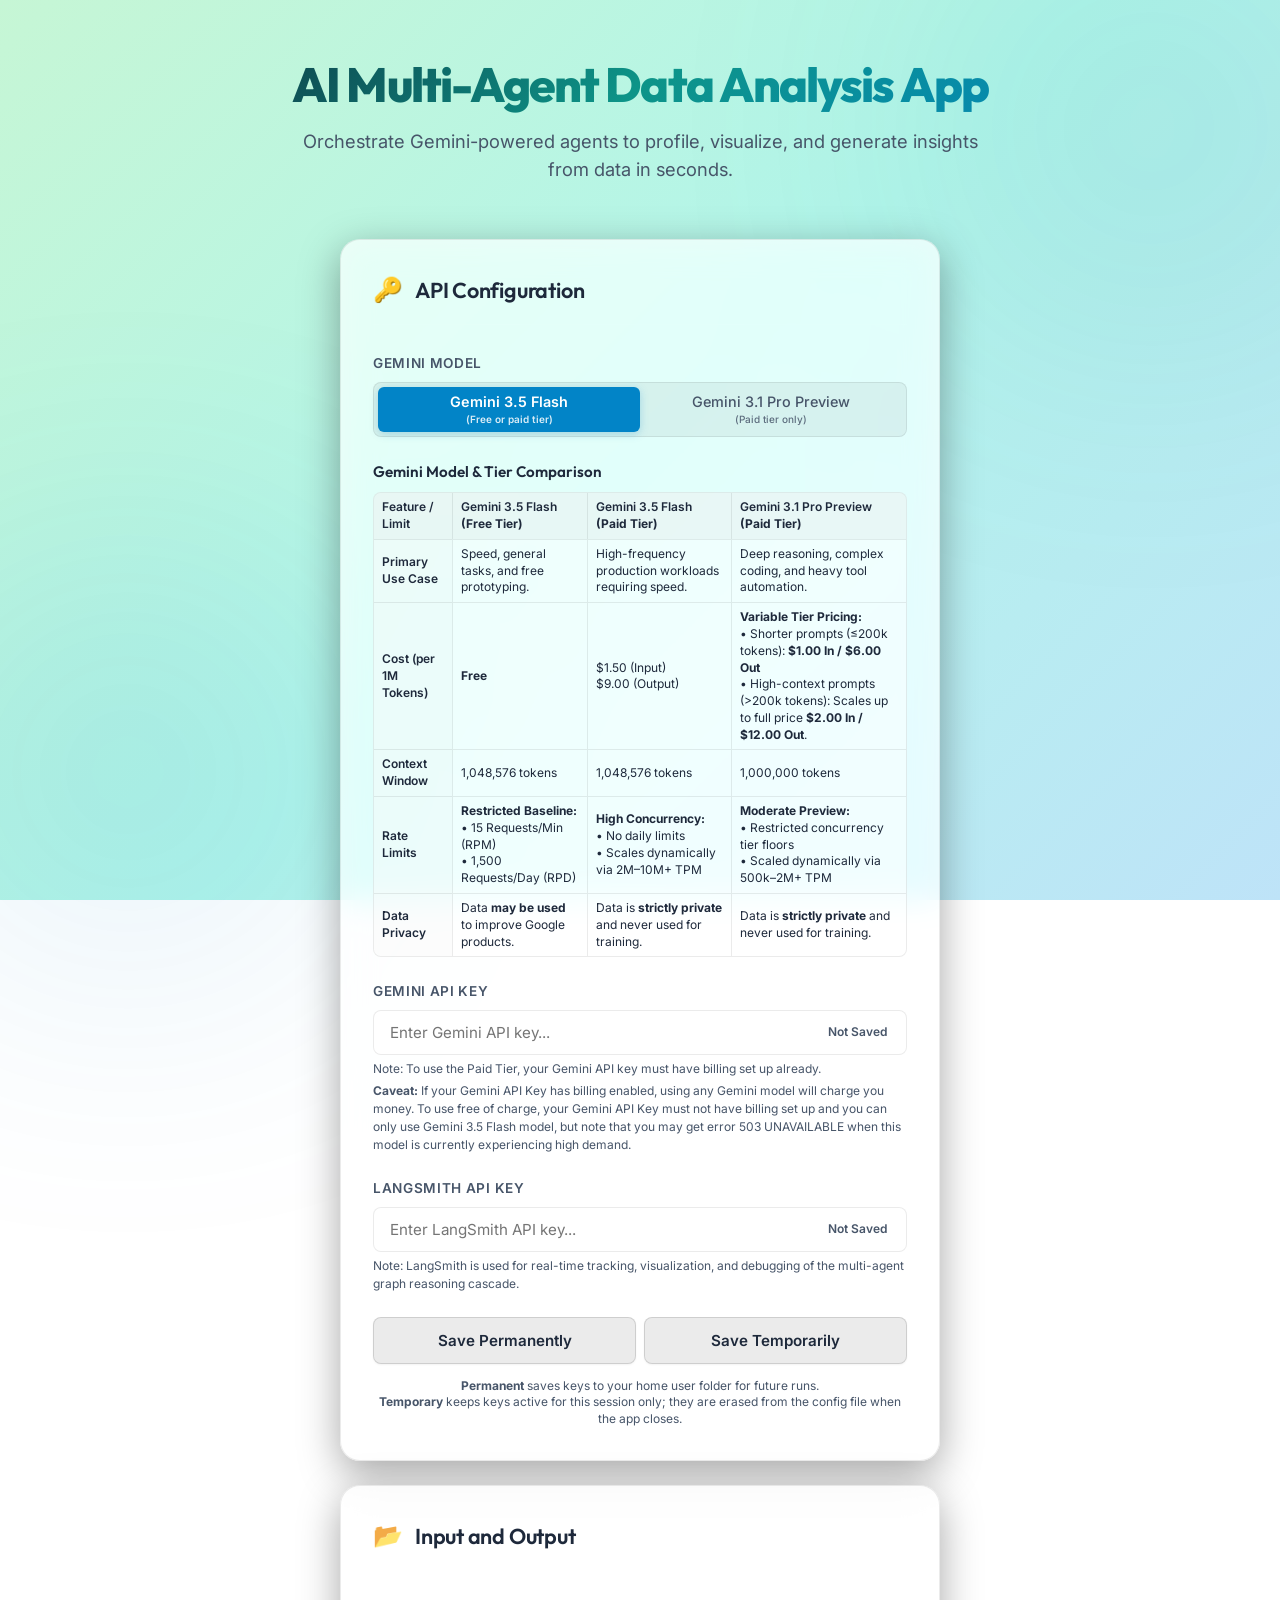
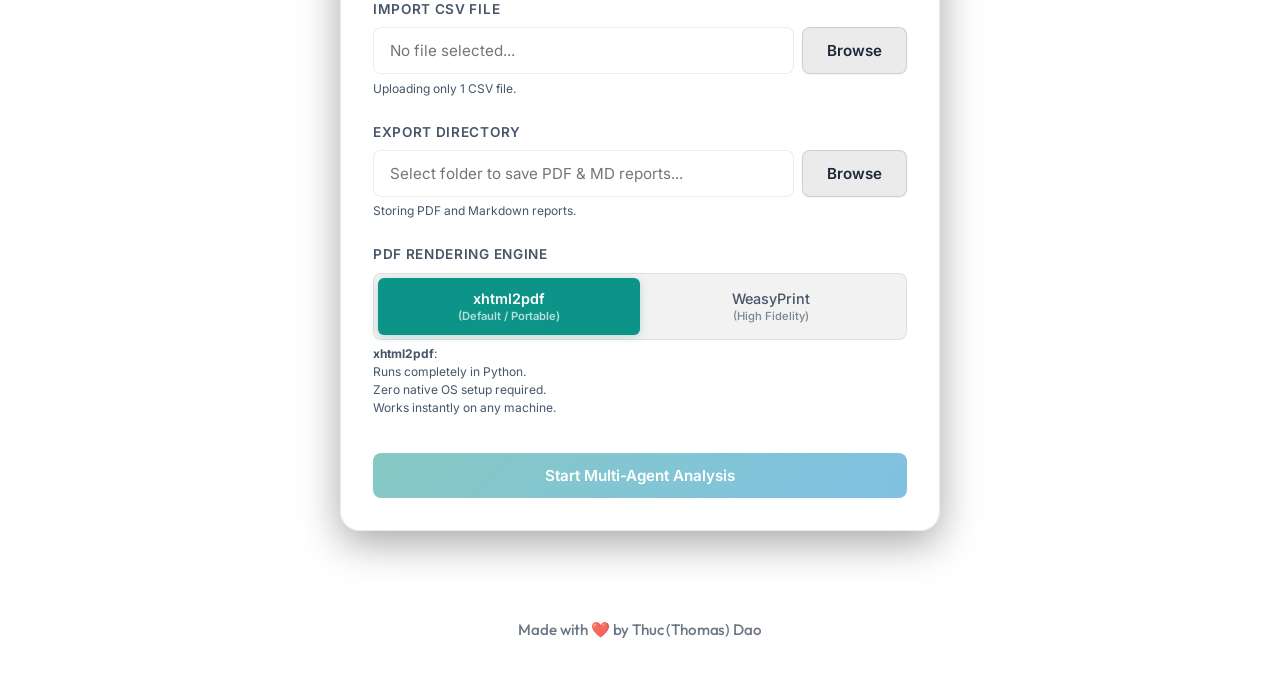
==== frontend/index.html @ 52f56b04 "refine Gemini configuration layout and dynamic comparison table visibility" ====
<!DOCTYPE html>
<html lang="en">

<head>
  <meta charset="UTF-8">
  <meta name="viewport" content="width=device-width, initial-scale=1.0">
  <title>AI Multi-Agent Data Analysis App</title>
  <!-- Google Fonts for Modern Premium Look -->
  <link rel="preconnect" href="https://fonts.googleapis.com">
  <link rel="preconnect" href="https://fonts.gstatic.com" crossorigin>
  <link
    href="https://fonts.googleapis.com/css2?family=Inter:wght@300;400;500;600;700&family=Outfit:wght@400;500;600;700;800&family=Fira+Code:wght@400;500&display=swap"
    rel="stylesheet">
  <!-- Link Stylesheet -->
  <link rel="stylesheet" href="/frontend/styles.css">
</head>

<body>

  <!-- Background Gradients -->
  <div class="bg-glow bg-glow-1"></div>
  <div class="bg-glow bg-glow-2"></div>

  <div class="container">
    <!-- Header -->
    <header class="app-header">
      <h1 class="gradient-text">AI Multi-Agent Data Analysis App</h1>
      <p class="subtitle">Orchestrate Gemini-powered agents to profile, visualize, and generate insights from data in
        seconds.</p>
    </header>

    <div id="app-layout" class="app-layout no-results">
      <!-- Left Column: Controls & Configuration -->
      <section class="control-panel">

        <!-- API Credentials Card -->
        <div class="glass-card">
          <div class="card-header">
            <span class="icon">🔑</span>
            <h2>API Configuration</h2>
          </div>

          <div class="form-group">
            <label>Gemini Model</label>
            <div class="segment-control" style="height: auto; align-items: stretch;">
              <button type="button" id="tier-free" class="segment-btn active" onclick="selectTier('free')" style="line-height: 1.3; padding: 6px 12px; height: auto;">
                Gemini 3.5 Flash<br><span style="font-size: 10px; opacity: 0.85;">(Free or paid tier)</span>
              </button>
              <button type="button" id="tier-paid" class="segment-btn" onclick="selectTier('paid')" style="line-height: 1.3; padding: 6px 12px; height: auto;">
                Gemini 3.1 Pro Preview<br><span style="font-size: 10px; opacity: 0.85;">(Paid tier only)</span>
              </button>
            </div>
          </div>

          <div id="gemini-comparison-table" class="form-group" style="margin-top: 1rem; margin-bottom: 1.5rem;">
            <h3 style="font-family: var(--font-header); font-size: 0.95rem; font-weight: 600; margin-bottom: 0.5rem; color: var(--text-main);">Gemini Model & Tier Comparison</h3>
            <div style="overflow-x: auto; width: 100%; border: 1px solid var(--border-color); border-radius: var(--radius-sm); background: rgba(255,255,255,0.45);">
              <table style="width: 100%; border-collapse: collapse; font-size: 0.75rem; line-height: 1.4; text-align: left;">
                <thead>
                  <tr style="background: rgba(0, 0, 0, 0.03); border-bottom: 1px solid var(--border-color);">
                    <th style="padding: 6px 8px; font-weight: 600; border-right: 1px solid var(--border-color);">Feature / Limit</th>
                    <th style="padding: 6px 8px; font-weight: 600; border-right: 1px solid var(--border-color);">Gemini 3.5 Flash <br><strong>(Free Tier)</strong></th>
                    <th style="padding: 6px 8px; font-weight: 600; border-right: 1px solid var(--border-color);">Gemini 3.5 Flash <br><strong>(Paid Tier)</strong></th>
                    <th style="padding: 6px 8px; font-weight: 600;">Gemini 3.1 Pro Preview <br><strong>(Paid Tier)</strong></th>
                  </tr>
                </thead>
                <tbody>
                  <tr style="border-bottom: 1px solid var(--border-color);">
                    <td style="padding: 6px 8px; font-weight: 600; border-right: 1px solid var(--border-color); background: rgba(0,0,0,0.01);">Primary Use Case</td>
                    <td style="padding: 6px 8px; border-right: 1px solid var(--border-color);">Speed, general tasks, and free prototyping.</td>
                    <td style="padding: 6px 8px; border-right: 1px solid var(--border-color);">High-frequency production workloads requiring speed.</td>
                    <td style="padding: 6px 8px;">Deep reasoning, complex coding, and heavy tool automation.</td>
                  </tr>
                  <tr style="border-bottom: 1px solid var(--border-color);">
                    <td style="padding: 6px 8px; font-weight: 600; border-right: 1px solid var(--border-color); background: rgba(0,0,0,0.01);">Cost (per 1M Tokens)</td>
                    <td style="padding: 6px 8px; border-right: 1px solid var(--border-color);"><strong>Free</strong></td>
                    <td style="padding: 6px 8px; border-right: 1px solid var(--border-color);">$1.50 (Input) <br> $9.00 (Output)</td>
                    <td style="padding: 6px 8px;"><strong>Variable Tier Pricing:</strong> <br>• Shorter prompts (≤200k tokens): <strong>$1.00 In / $6.00 Out</strong><br>• High-context prompts (>200k tokens): Scales up to full price <strong>$2.00 In / $12.00 Out</strong>.</td>
                  </tr>
                  <tr style="border-bottom: 1px solid var(--border-color);">
                    <td style="padding: 6px 8px; font-weight: 600; border-right: 1px solid var(--border-color); background: rgba(0,0,0,0.01);">Context Window</td>
                    <td style="padding: 6px 8px; border-right: 1px solid var(--border-color);">1,048,576 tokens</td>
                    <td style="padding: 6px 8px; border-right: 1px solid var(--border-color);">1,048,576 tokens</td>
                    <td style="padding: 6px 8px;">1,000,000 tokens</td>
                  </tr>
                  <tr style="border-bottom: 1px solid var(--border-color);">
                    <td style="padding: 6px 8px; font-weight: 600; border-right: 1px solid var(--border-color); background: rgba(0,0,0,0.01);">Rate Limits</td>
                    <td style="padding: 6px 8px; border-right: 1px solid var(--border-color);"><strong>Restricted Baseline:</strong> <br>• 15 Requests/Min (RPM) <br>• 1,500 Requests/Day (RPD)</td>
                    <td style="padding: 6px 8px; border-right: 1px solid var(--border-color);"><strong>High Concurrency:</strong> <br>• No daily limits <br>• Scales dynamically via 2M–10M+ TPM</td>
                    <td style="padding: 6px 8px;"><strong>Moderate Preview:</strong> <br>• Restricted concurrency tier floors <br>• Scaled dynamically via 500k–2M+ TPM</td>
                  </tr>
                  <tr>
                    <td style="padding: 6px 8px; font-weight: 600; border-right: 1px solid var(--border-color); background: rgba(0,0,0,0.01); border-bottom: none;">Data Privacy</td>
                    <td style="padding: 6px 8px; border-right: 1px solid var(--border-color); border-bottom: none;">Data <strong>may be used</strong> to improve Google products.</td>
                    <td style="padding: 6px 8px; border-right: 1px solid var(--border-color); border-bottom: none;">Data is <strong>strictly private</strong> and never used for training.</td>
                    <td style="padding: 6px 8px; border-bottom: none;">Data is <strong>strictly private</strong> and never used for training.</td>
                  </tr>
                </tbody>
              </table>
            </div>
          </div>

          <div class="form-group">
            <label for="gemini-key">Gemini API Key</label>
            <div class="input-container">
              <input type="password" id="gemini-key" placeholder="Enter Gemini API key...">
              <span class="status-badge" id="gemini-status">Not Saved</span>
            </div>
            <p class="field-info">Note: To use the Paid Tier, your Gemini API key must have billing set up already.</p>
            <p class="field-info" style="margin-top: 4px;"><strong>Caveat:</strong> If your Gemini API Key has billing enabled, using any Gemini model will charge you money. To use free of charge, your Gemini API Key must not have billing set up and you can only use Gemini 3.5 Flash model, but note that you may get error 503 UNAVAILABLE when this model is currently experiencing high demand.</p>
          </div>

          <div class="form-group">
            <label for="langsmith-key">LangSmith API Key</label>
            <div class="input-container">
              <input type="password" id="langsmith-key" placeholder="Enter LangSmith API key...">
              <span class="status-badge" id="langsmith-status">Not Saved</span>
            </div>
            <p class="field-info">Note: LangSmith is used for real-time tracking, visualization, and debugging of the multi-agent graph reasoning cascade.</p>
          </div>

          <div class="creds-btn-container">
            <div class="creds-btn-row">
              <button id="save-creds-perm-btn" class="btn btn-secondary" onclick="saveCreds(false)">
                Save Permanently
              </button>
              <button id="save-creds-temp-btn" class="btn btn-secondary" onclick="saveCreds(true)">
                Save Temporarily
              </button>
            </div>
            <button id="clear-creds-btn" class="btn btn-secondary btn-danger-style" onclick="clearCreds()"
              style="display: none;">
              Clear Saved Keys
            </button>
          </div>

          <p class="creds-hint">
            <strong>Permanent</strong> saves keys to your home user folder for future runs.<br>
            <strong>Temporary</strong> keeps keys active for this session only; they are erased from the config file
            when the app closes.
          </p>
        </div>

        <!-- File Upload Card -->
        <div class="glass-card mt-4">
          <div class="card-header">
            <span class="icon">📂</span>
            <h2>Input and Output</h2>
          </div>

          <div class="form-group">
            <label>Import CSV File</label>
            <div class="file-picker-container">
              <input type="text" id="csv-file-name" placeholder="No file selected..." readonly>
              <button type="button" class="btn btn-secondary" onclick="triggerFilePicker()">Browse</button>
              <input type="file" id="csv-file-input" accept=".csv" style="display: none;"
                onchange="handleFileChange(event)">
            </div>
            <p class="field-info">Uploading only 1 CSV file.</p>
          </div>

          <div class="form-group">
            <label for="export-location">Export Directory</label>
            <div class="file-picker-container">
              <input type="text" id="export-location" placeholder="Select folder to save PDF & MD reports...">
              <button type="button" class="btn btn-secondary" onclick="browseExportLocation()">Browse</button>
            </div>
            <p class="field-info">Storing PDF and Markdown reports.</p>
          </div>

          <div class="form-group">
            <label>PDF Rendering Engine</label>
            <div class="segment-control">
              <button type="button" id="engine-xhtml2pdf" class="segment-btn active"
                onclick="selectEngine('xhtml2pdf')">
                xhtml2pdf <span>(Default / Portable)</span>
              </button>
              <button type="button" id="engine-weasyprint" class="segment-btn" onclick="selectEngine('weasyprint')">
                WeasyPrint <span>(High Fidelity)</span>
              </button>
            </div>
            <p class="field-info" id="engine-desc">
              <strong>xhtml2pdf</strong>:<br>
              Runs completely in Python.<br>
              Zero native OS setup required.<br>
              Works instantly on any machine.
            </p>
            <div id="weasyprint-note" class="field-info weasyprint-platform-note" style="display: none; margin-top: 8px; font-size: 11px; line-height: 1.4; color: #4a5568; background: rgba(255,255,255,0.5); padding: 8px; border-radius: 6px; border: 1px solid rgba(0,0,0,0.06);">
              <strong>WeasyPrint Platform Guide:</strong><br>
              • <strong>Windows</strong>: All libraries are pre-packaged inside the app (no action required).<br>
              • <strong>macOS</strong>: To install dependencies, run: <code>brew install cairo pango</code><br>
              • <strong>Linux</strong>: To install dependencies, run: <code>sudo apt-get install libcairo2 libpango-1.0-0</code>
            </div>
          </div>

          <button id="start-analysis-btn" class="btn btn-primary" onclick="startAnalysis()" disabled>
            Start Multi-Agent Analysis
          </button>
        </div>

      </section>

      <!-- Right Column: Progress & Results -->
      <section class="results-panel">

        <!-- Live Workflow Progress Card -->
        <div id="progress-card" class="glass-card" style="display: none;">
          <div class="card-header">
            <span class="icon progress-spinner" id="workflow-spinner">⏳</span>
            <h2>Agent Execution Logs</h2>
            <span id="execution-timer" class="timer-display">
              <span class="timer-label">Elapsed time:</span>
              <span class="timer-value">00 : 00 : 00</span>
            </span>
          </div>

          <!-- Agent Checklist UI -->
          <div class="agent-grid">
            <div class="agent-node" id="node-profiler">
              <div class="node-indicator"></div>
              <div class="node-details">
                <h3>Data Profiler</h3>
                <p>Profiles columns & structures</p>
              </div>
            </div>
            <div class="agent-node" id="node-code_writer">
              <div class="node-indicator"></div>
              <div class="node-details">
                <h3>Code Writer</h3>
                <p>Generates Python code</p>
              </div>
            </div>
            <div class="agent-node" id="node-executor">
              <div class="node-indicator"></div>
              <div class="node-details">
                <h3>Executor</h3>
                <p>Runs Python code safely</p>
              </div>
            </div>
            <div class="agent-node" id="node-insights">
              <div class="node-indicator"></div>
              <div class="node-details">
                <h3>Insight Analyzer</h3>
                <p>Synthesizes metrics & charts</p>
              </div>
            </div>
            <div class="agent-node" id="node-report">
              <div class="node-indicator"></div>
              <div class="node-details">
                <h3>Report Builder</h3>
                <p>Compiles Markdown report</p>
              </div>
            </div>
          </div>

          <!-- Console log output -->
          <div class="console-log">
            <div class="console-header">
              <span>Terminal stdout</span>
              <span class="terminal-dots"><span></span><span></span><span></span></span>
            </div>
            <div id="console-body" class="console-body">
              <div class="log-line system-msg">Workflow idle. Ready to analyze.</div>
            </div>
          </div>

          <!-- Error Alert Banner -->
          <div id="error-alert" class="error-alert-banner" style="display: none;">
            <div class="error-icon">❌</div>
            <div class="error-message">
              <h3>Execution Halted</h3>
              <p id="error-text">An unknown error occurred during execution.</p>
            </div>
          </div>
        </div>

        <!-- Final Results & Reports Card -->
        <div id="results-card" class="glass-card mt-4" style="display: none;">
          <div class="card-header">
            <span class="icon">📋</span>
            <h2>Analysis Result</h2>
          </div>

          <!-- LangSmith Dashboard Prompt -->
          <div class="action-highlight-box">
            <div class="box-info">
              <h3>Review Detailed Traces</h3>
              <p>Viewing the reasoning flow, LLM prompt templates, and execution speed inside the LangSmith
                trace graph dashboard.</p>
            </div>
            <button class="btn btn-secondary icon-btn" onclick="openLangSmith()">
              Open LangSmith Dashboard
            </button>
          </div>

          <div class="langsmith-guide">
            <h4>How to navigate in LangSmith:</h4>
            <ol>
              <li>Log in to your LangSmith console with your active credentials.</li>
              <li>Click on the <strong>Projects</strong> tab on the left sidebar.</li>
              <li>Select the project named <strong>auto-data-analysis</strong>.</li>
              <li>Click on the latest run thread to expand the full agent cascade (Waterfall View). You can click on
                individual nodes to review the input prompts and output responses for each agent.</li>
            </ol>
          </div>

          <!-- PDF Highlight Line -->
          <div id="pdf-action-block" class="pdf-highlight-line" onclick="generatePDF()">
            <span class="pdf-icon" id="pdf-action-icon">📄</span>
            <div class="pdf-text">
              <strong id="pdf-action-title">Export to PDF</strong>
              <span id="pdf-action-desc">Click to compile the publication-ready PDF using the selected engine and
                save/open it.</span>
            </div>
            <span class="pdf-arrow" id="pdf-action-arrow">➔</span>
          </div>

          <!-- Markdown Report Toggle -->
          <div class="markdown-toggle-header" style="justify-content: flex-start; border-top: 1px solid var(--border-color); padding-top: 1.5rem; margin-bottom: 1rem;">
            <button id="toggle-md-btn" class="btn btn-secondary" onclick="toggleMarkdownReport()">
              Show Markdown Report
            </button>
          </div>

          <!-- Markdown Report Container -->
          <div id="markdown-viewer-container" class="markdown-container" style="display: none;">
            <div id="markdown-body" class="markdown-body">
              <!-- Rendered markdown inserts here -->
            </div>
          </div>

        </div>

      </section>
    </div>
  </div>

  <footer class="app-footer">
    Made with <span style="color: #be123c;">❤️</span> by Thuc (Thomas) Dao
  </footer>

  <!-- Include App Logic script -->
  <script src="/frontend/app.js"></script>
</body>

</html>
---- frontend/styles.css ----
/* CSS Variables for design system tokens */
:root {
  --bg-primary: #f0fdf4; /* Mint green tint */
  --bg-card: rgba(255, 255, 255, 0.75);
  --border-color: rgba(0, 0, 0, 0.08);
  --text-main: #1e293b; /* Dark Slate */
  --text-muted: #475569; /* Slate 600 */
  --color-primary: #0d9488; /* Teal */
  --color-primary-glow: rgba(13, 148, 136, 0.15);
  --color-accent: #0284c7; /* Sky Blue */
  --color-accent-glow: rgba(2, 132, 199, 0.15);
  --color-success: #15803d; /* Forest Green */
  --color-success-glow: rgba(21, 128, 61, 0.15);
  --color-error: #be123c; /* Rose Red */
  --color-error-glow: rgba(190, 18, 60, 0.15);
  --color-active: #16a34a; /* Vibrant Green */
  --color-active-glow: rgba(22, 163, 74, 0.15);
  
  --font-sans: 'Inter', -apple-system, BlinkMacSystemFont, "Segoe UI", Roboto, sans-serif;
  --font-header: 'Outfit', sans-serif;
  --font-mono: 'Fira Code', monospace;
  
  --transition-fast: 0.15s ease;
  --transition-normal: 0.25s cubic-bezier(0.4, 0, 0.2, 1);
  --radius-sm: 8px;
  --radius-md: 14px;
  --radius-lg: 20px;
}

/* Reset and base styles */
* {
  box-sizing: border-box;
  margin: 0;
  padding: 0;
}

body {
  background: linear-gradient(135deg, #c6f6d5 0%, #b2f5ea 50%, #bee3f8 100%);
  background-attachment: fixed;
  color: var(--text-main);
  font-family: var(--font-sans);
  min-height: 100vh;
  position: relative;
  overflow-x: hidden;
  line-height: 1.5;
}

/* Background glows */
.bg-glow {
  position: fixed;
  width: 40vw;
  height: 40vw;
  border-radius: 50%;
  filter: blur(140px);
  z-index: -1;
  opacity: 0.25;
  pointer-events: none;
}

.bg-glow-1 {
  background: radial-gradient(circle, var(--color-primary) 0%, transparent 70%);
  top: -10vw;
  right: -10vw;
  animation: floatGlow1 20s infinite alternate ease-in-out;
}

.bg-glow-2 {
  background: radial-gradient(circle, var(--color-accent) 0%, transparent 70%);
  bottom: -10vw;
  left: -10vw;
  animation: floatGlow2 20s infinite alternate ease-in-out;
}

@keyframes floatGlow1 {
  0% { transform: translate(0, 0) scale(1); }
  100% { transform: translate(-5vw, 5vw) scale(1.1); }
}

@keyframes floatGlow2 {
  0% { transform: translate(0, 0) scale(1); }
  100% { transform: translate(5vw, -5vw) scale(1.1); }
}

/* Layout container */
.container {
  max-width: 1400px;
  margin: 0 auto;
  padding: 3rem 1.5rem;
}

/* App Header */
.app-header {
  text-align: center;
  margin-bottom: 3.5rem;
}

.gradient-text {
  font-family: var(--font-header);
  font-weight: 800;
  font-size: 3rem;
  letter-spacing: -0.04em;
  background: linear-gradient(135deg, #0f172a 0%, #0d9488 50%, #0284c7 100%);
  -webkit-background-clip: text;
  background-clip: text;
  -webkit-text-fill-color: transparent;
  margin-bottom: 0.5rem;
}

.subtitle {
  font-size: 1.15rem;
  color: var(--text-muted);
  max-width: 700px;
  margin: 0 auto;
  font-weight: 400;
}

/* Main Grid Layout */
.app-layout {
  display: grid;
  grid-template-columns: 1fr;
  gap: 2rem;
  margin-top: 1rem;
}

/* Layout Centering when no results are shown */
.app-layout.no-results {
  display: flex;
  justify-content: center;
}

.app-layout.no-results > .control-panel {
  max-width: 600px;
  width: 100%;
}

.app-layout.no-results > .results-panel {
  display: none;
}

/* Glassmorphism Cards */
.glass-card {
  background: var(--bg-card);
  backdrop-filter: blur(16px) saturate(180%);
  -webkit-backdrop-filter: blur(16px) saturate(180%);
  border: 1px solid var(--border-color);
  border-radius: var(--radius-lg);
  padding: 2rem;
  box-shadow: 0 12px 40px 0 rgba(0, 0, 0, 0.35);
  transition: border-color var(--transition-normal);
}

.glass-card:hover {
  border-color: rgba(255, 255, 255, 0.15);
}

.card-header {
  display: flex;
  align-items: center;
  gap: 0.75rem;
  margin-bottom: 1.75rem;
  border-bottom: 1px solid rgba(255, 255, 255, 0.05);
  padding-bottom: 1rem;
}

.card-header .icon {
  font-size: 1.5rem;
}

.card-header h2 {
  font-family: var(--font-header);
  font-size: 1.35rem;
  font-weight: 600;
  letter-spacing: -0.01em;
}

/* Form Groups & Inputs */
.form-group {
  margin-bottom: 1.5rem;
}

.form-group label {
  display: block;
  font-size: 0.85rem;
  font-weight: 600;
  text-transform: uppercase;
  letter-spacing: 0.05em;
  color: var(--text-muted);
  margin-bottom: 0.5rem;
}

.input-container {
  position: relative;
  display: flex;
  align-items: center;
}

input[type="password"],
input[type="text"] {
  width: 100%;
  background: rgba(255, 255, 255, 0.95);
  border: 1px solid var(--border-color);
  border-radius: var(--radius-sm);
  padding: 0.75rem 1rem;
  font-size: 0.95rem;
  color: var(--text-main);
  outline: none;
  font-family: var(--font-sans);
  transition: all var(--transition-fast);
}

.input-container input {
  padding-right: 6.5rem; /* Stop dots/text before reaching status badge */
}

input[type="password"]:focus,
input[type="text"]:focus {
  border-color: var(--color-primary);
  box-shadow: 0 0 0 3px var(--color-primary-glow);
}

/* Badges */
.status-badge {
  position: absolute;
  right: 0.75rem;
  font-size: 0.75rem;
  font-weight: 600;
  padding: 0.2rem 0.5rem;
  border-radius: 4px;
  background: rgba(255, 255, 255, 0.1);
  color: var(--text-muted);
  pointer-events: none;
  transition: all var(--transition-normal);
}

.status-badge.configured {
  background: var(--color-success-glow);
  color: var(--color-success);
  border: 1px solid rgba(16, 185, 129, 0.2);
}

/* Segment controls for Tiers */
.segment-control {
  display: flex;
  background: rgba(0, 0, 0, 0.05);
  border: 1px solid var(--border-color);
  padding: 4px;
  border-radius: var(--radius-sm);
}

.segment-btn {
  flex: 1;
  background: transparent;
  border: none;
  color: var(--text-muted);
  padding: 0.75rem 0.5rem;
  font-size: 0.9rem;
  font-weight: 500;
  border-radius: 6px;
  cursor: pointer;
  display: flex;
  flex-direction: column;
  align-items: center;
  transition: all var(--transition-normal);
  font-family: var(--font-sans);
}

.segment-btn span {
  font-size: 0.7rem;
  opacity: 0.7;
  margin-top: 2px;
}

.segment-btn.active {
  color: #ffffff !important;
  font-weight: 600;
}

#tier-free.active {
  background: var(--color-accent);
  box-shadow: 0 2px 8px rgba(2, 132, 199, 0.25);
}

#tier-paid.active {
  background: var(--color-primary);
  box-shadow: 0 2px 8px rgba(13, 148, 136, 0.25);
}

#engine-xhtml2pdf.active {
  background: var(--color-primary);
  box-shadow: 0 2px 8px rgba(13, 148, 136, 0.25);
}

#engine-weasyprint.active {
  background: var(--color-accent);
  box-shadow: 0 2px 8px rgba(2, 132, 199, 0.25);
}

/* File Picker UI */
.file-picker-container {
  display: flex;
  gap: 0.5rem;
}

.file-picker-container input {
  flex: 1;
  text-overflow: ellipsis;
}

.field-info {
  font-size: 0.75rem;
  color: var(--text-muted);
  margin-top: 0.35rem;
}

.creds-hint {
  font-size: 0.75rem;
  color: var(--text-muted);
  text-align: center;
  margin-top: 0.85rem;
  line-height: 1.4;
}

/* Buttons */
.btn {
  display: inline-flex;
  align-items: center;
  justify-content: center;
  font-family: var(--font-sans);
  font-size: 0.95rem;
  font-weight: 600;
  padding: 0.8rem 1.5rem;
  border-radius: var(--radius-sm);
  border: none;
  cursor: pointer;
  transition: all var(--transition-normal);
  text-align: center;
  outline: none;
}

.btn:active {
  transform: scale(0.98);
}

.btn-primary {
  width: 100%;
  background: linear-gradient(135deg, var(--color-primary) 0%, var(--color-accent) 100%);
  color: #fff;
  box-shadow: 0 4px 20px 0 var(--color-primary-glow);
  margin-top: 0.75rem;
}

.btn-primary:hover:not(:disabled) {
  box-shadow: 0 6px 24px 0 var(--color-accent-glow);
  filter: brightness(1.1);
  transform: translateY(-1px);
}

.btn-primary:disabled {
  opacity: 0.5;
  cursor: not-allowed;
  box-shadow: none;
}

.btn-secondary {
  background: rgba(0, 0, 0, 0.08);
  border: 1px solid rgba(0, 0, 0, 0.12);
  color: var(--text-main);
  box-shadow: 0 1px 2px rgba(0, 0, 0, 0.05);
}

.btn-secondary:hover:not(:disabled) {
  background: rgba(0, 0, 0, 0.12);
  border-color: rgba(0, 0, 0, 0.18);
}

.btn-secondary:active:not(:disabled) {
  background: rgba(0, 0, 0, 0.18);
  border-color: rgba(0, 0, 0, 0.24);
  transform: translateY(1px) scale(0.98);
  box-shadow: inset 0 2px 4px rgba(0, 0, 0, 0.1);
}

.btn-danger-style {
  background: rgba(244, 63, 94, 0.05);
  border: 1px solid rgba(244, 63, 94, 0.2);
  color: #fda4af;
}

.btn-danger-style:hover:not(:disabled) {
  background: rgba(244, 63, 94, 0.15);
  border-color: rgba(244, 63, 94, 0.45);
}

.btn-sm {
  padding: 0.4rem 0.8rem;
  font-size: 0.8rem;
}

.creds-btn-container {
  display: flex;
  flex-direction: column;
  gap: 0.5rem;
  margin-top: 0.75rem;
}

.creds-btn-container .btn {
  width: 100%;
}

.creds-btn-row {
  display: flex;
  gap: 0.5rem;
  width: 100%;
}

.creds-btn-row .btn {
  flex: 1;
}

/* Grid spacing utility */
.mt-4 { margin-top: 1.5rem; }

/* ----------------- Right Column: Flow States ----------------- */

/* Agent flow nodes layout */
.agent-grid {
  display: grid;
  grid-template-columns: repeat(auto-fit, minmax(130px, 1fr));
  gap: 1rem;
  margin-bottom: 2rem;
}

.agent-node {
  background: rgba(255, 255, 255, 0.45);
  border: 1px solid var(--border-color);
  border-radius: var(--radius-sm);
  padding: 1rem;
  display: flex;
  flex-direction: column;
  align-items: center;
  text-align: center;
  position: relative;
  transition: all var(--transition-normal);
}

.node-indicator {
  width: 10px;
  height: 10px;
  border-radius: 50%;
  background: rgba(255, 255, 255, 0.15);
  margin-bottom: 0.75rem;
  transition: all var(--transition-normal);
}

.node-details h3 {
  font-size: 0.85rem;
  font-weight: 600;
  margin-bottom: 2px;
}

.node-details p {
  font-size: 0.7rem;
  color: var(--text-muted);
  line-height: 1.2;
}

/* Agent Node states */
.agent-node.active {
  border-color: var(--color-active);
  box-shadow: 0 0 15px 0 var(--color-active-glow);
  background: rgba(22, 163, 74, 0.05);
}

.agent-node.active .node-indicator {
  background: var(--color-active);
  box-shadow: 0 0 10px 3px var(--color-active);
  animation: pulseIndicator 1.5s infinite;
}

.agent-node.completed {
  border-color: var(--color-success);
  background: rgba(16, 185, 129, 0.03);
}

.agent-node.completed .node-indicator {
  background: transparent;
  box-shadow: none;
  border-radius: 0;
  display: flex;
  align-items: center;
  justify-content: center;
  width: 14px;
  height: 14px;
}

.agent-node.completed .node-indicator::after {
  content: '✓';
  color: var(--color-success);
  font-size: 1.2rem;
  font-weight: 800;
  line-height: 1;
}

@keyframes pulseIndicator {
  0% { transform: scale(1); opacity: 1; }
  50% { transform: scale(1.3); opacity: 0.5; }
  100% { transform: scale(1); opacity: 1; }
}

/* Progress Spinner animation */
.progress-spinner {
  display: inline-block;
  animation: spin 2s infinite linear;
}

@keyframes spin {
  0% { transform: rotate(0deg); }
  100% { transform: rotate(360deg); }
}

/* Console logs wrapper */
.console-log {
  background: rgba(248, 250, 252, 0.95);
  border: 1px solid var(--border-color);
  border-radius: var(--radius-md);
  overflow: hidden;
  font-family: var(--font-mono);
  box-shadow: inset 0 2px 8px rgba(0,0,0,0.05);
}

.console-header {
  background: rgba(0, 0, 0, 0.03);
  border-bottom: 1px solid var(--border-color);
  padding: 0.6rem 1.2rem;
  font-size: 0.75rem;
  color: var(--text-muted);
  display: flex;
  justify-content: space-between;
  align-items: center;
}

.terminal-dots span {
  display: inline-block;
  width: 6px;
  height: 6px;
  border-radius: 50%;
  background: rgba(0,0,0,0.15);
  margin-left: 4px;
}

.console-body {
  height: 250px;
  overflow-y: auto;
  padding: 1.2rem;
  font-size: 0.85rem;
  display: flex;
  flex-direction: column;
  gap: 0.5rem;
  scroll-behavior: smooth;
}

.log-line {
  line-height: 1.4;
  white-space: pre-wrap;
  word-break: break-all;
}

.log-line.system-msg { color: var(--text-muted); }
.log-line.info-msg { color: #0284c7; }
.log-line.agent-msg { color: #7c3aed; }
.log-line.error-msg { color: #be123c; }

/* Scrollbar styling for console and viewer */
.console-body::-webkit-scrollbar,
.markdown-container::-webkit-scrollbar {
  width: 6px;
}

.console-body::-webkit-scrollbar-track,
.markdown-container::-webkit-scrollbar-track {
  background: transparent;
}

.console-body::-webkit-scrollbar-thumb,
.markdown-container::-webkit-scrollbar-thumb {
  background: rgba(0, 0, 0, 0.15);
  border-radius: 3px;
}

.console-body::-webkit-scrollbar-thumb:hover,
.markdown-container::-webkit-scrollbar-thumb:hover {
  background: rgba(0, 0, 0, 0.25);
}

/* Error Alert Banner */
.error-alert-banner {
  background: rgba(244, 63, 94, 0.1);
  border: 1px solid rgba(244, 63, 94, 0.2);
  border-radius: var(--radius-md);
  padding: 1.2rem;
  margin-top: 1.5rem;
  display: flex;
  gap: 1rem;
  align-items: flex-start;
}

.error-icon {
  font-size: 1.5rem;
}

.error-message h3 {
  font-size: 0.95rem;
  color: #be123c;
  margin-bottom: 2px;
  font-family: var(--font-header);
}

.error-message p {
  font-size: 0.85rem;
  color: var(--text-main);
  line-height: 1.4;
}

/* ----------------- Results Panel Cards ----------------- */

.action-highlight-box {
  background: radial-gradient(circle at top right, rgba(99, 102, 241, 0.15) 0%, rgba(168, 85, 247, 0.05) 100%);
  border: 1px solid rgba(168, 85, 247, 0.2);
  border-radius: var(--radius-md);
  padding: 1.5rem;
  display: flex;
  flex-direction: column;
  gap: 1.25rem;
  align-items: flex-start;
  margin-bottom: 1.5rem;
}

.box-info h3 {
  font-family: var(--font-header);
  font-size: 1.1rem;
  margin-bottom: 4px;
  color: var(--text-main);
}

.box-info p {
  font-size: 0.85rem;
  color: var(--text-muted);
  line-height: 1.4;
}

.action-highlight-box .btn {
  width: auto;
  align-self: flex-start;
}

.langsmith-guide {
  background: rgba(255, 255, 255, 0.4);
  border-radius: var(--radius-sm);
  padding: 1.2rem;
  border-left: 3px solid var(--color-primary);
  margin-bottom: 2rem;
}

.langsmith-guide h4 {
  font-size: 0.85rem;
  font-weight: 600;
  text-transform: uppercase;
  color: var(--text-muted);
  margin-bottom: 0.6rem;
  letter-spacing: 0.03em;
}

.langsmith-guide ol {
  font-size: 0.85rem;
  color: var(--text-main);
  padding-left: 1.2rem;
}

.langsmith-guide li {
  margin-bottom: 0.5rem;
  line-height: 1.4;
}

/* Clickable PDF highlight card */
.pdf-highlight-line {
  background: linear-gradient(135deg, rgba(220, 38, 38, 0.15) 0%, rgba(239, 68, 68, 0.05) 100%);
  border: 1px solid rgba(239, 68, 68, 0.25);
  border-radius: var(--radius-md);
  padding: 1.25rem 1.5rem;
  display: flex;
  align-items: center;
  gap: 1.25rem;
  cursor: pointer;
  margin-bottom: 2rem;
  transition: all var(--transition-normal);
}

.pdf-highlight-line:hover {
  transform: translateY(-2px);
  border-color: rgba(239, 68, 68, 0.45);
  box-shadow: 0 4px 20px 0 rgba(239, 68, 68, 0.15);
}

.pdf-icon {
  font-size: 2rem;
}

.pdf-text {
  flex: 1;
  display: flex;
  flex-direction: column;
  gap: 2px;
}

.pdf-text strong {
  font-size: 1.05rem;
  color: var(--text-main);
  font-family: var(--font-header);
}

.pdf-text span {
  font-size: 0.8rem;
  color: var(--text-muted);
  line-height: 1.3;
}

.pdf-arrow {
  font-size: 1.2rem;
  color: rgba(239, 68, 68, 0.7);
  transition: transform var(--transition-fast);
}

.pdf-highlight-line:hover .pdf-arrow {
  transform: translateX(4px);
  color: rgba(239, 68, 68, 1);
}

/* Markdown Toggle Header */
.markdown-toggle-header {
  display: flex;
  justify-content: space-between;
  align-items: center;
  margin-bottom: 1rem;
  border-top: 1px solid var(--border-color);
  padding-top: 1.5rem;
}

.markdown-toggle-header h2 {
  font-family: var(--font-header);
  font-size: 1.2rem;
  font-weight: 600;
}

/* Markdown viewer box */
.markdown-container {
  background: rgba(255, 255, 255, 0.85);
  border: 1px solid var(--border-color);
  border-radius: var(--radius-md);
  padding: 2rem;
  max-height: 600px;
  overflow-y: auto;
  box-shadow: inset 0 2px 10px rgba(0,0,0,0.02);
}

/* Beautiful structured report styling */
.markdown-body {
  color: var(--text-main);
  font-size: 0.95rem;
  line-height: 1.6;
}

.markdown-body h1,
.markdown-body h2,
.markdown-body h3 {
  font-family: var(--font-header);
  color: var(--text-main);
  margin-top: 1.75rem;
  margin-bottom: 0.75rem;
  font-weight: 600;
  letter-spacing: -0.01em;
}

.markdown-body h1 { font-size: 1.75rem; border-bottom: 1px solid var(--border-color); padding-bottom: 0.5rem; }
.markdown-body h2 { font-size: 1.35rem; }
.markdown-body h3 { font-size: 1.1rem; }

.markdown-body p {
  margin-bottom: 1rem;
}

.markdown-body ul,
.markdown-body ol {
  margin-bottom: 1rem;
  padding-left: 1.5rem;
}

.markdown-body li {
  margin-bottom: 0.35rem;
}

.markdown-body table {
  width: 100%;
  border-collapse: collapse;
  margin: 1.5rem 0;
  font-size: 0.85rem;
}

.markdown-body th,
.markdown-body td {
  border: 1px solid var(--border-color);
  padding: 0.75rem;
  text-align: left;
}

.markdown-body th {
  background: rgba(0, 0, 0, 0.02);
  font-weight: 600;
}

.markdown-body tr:nth-child(even) {
  background: rgba(0, 0, 0, 0.005);
}

.markdown-body img {
  display: block;
  max-width: 100%;
  height: auto;
  border-radius: var(--radius-sm);
  margin: 1.5rem auto;
  box-shadow: 0 4px 15px rgba(0, 0, 0, 0.08);
  border: 1px solid var(--border-color);
}

.markdown-body code {
  background: rgba(0, 0, 0, 0.05);
  padding: 0.2rem 0.4rem;
  border-radius: 4px;
  font-family: var(--font-mono);
  font-size: 0.85rem;
}

.markdown-body pre {
  background: rgba(241, 245, 249, 0.95);
  border: 1px solid var(--border-color);
  border-radius: var(--radius-sm);
  padding: 1rem;
  overflow-x: auto;
  margin-bottom: 1.2rem;
}

.markdown-body pre code {
  background: transparent;
  padding: 0;
  font-size: 0.85rem;
}

.markdown-body blockquote {
  border-left: 3px solid var(--color-primary);
  background: rgba(13, 148, 136, 0.05);
  padding: 0.75rem 1.25rem;
  margin-bottom: 1.2rem;
  border-radius: 0 var(--radius-sm) var(--radius-sm) 0;
  font-style: italic;
  color: var(--text-muted);
}

/* Responsive queries */
@media (min-width: 992px) {
  .app-layout {
    grid-template-columns: 400px 1fr;
    gap: 2.5rem;
  }
}

.timer-display {
  margin-left: auto;
  font-family: var(--font-header);
  font-size: 1.35rem;
  color: var(--text-muted);
  font-weight: 600;
  letter-spacing: -0.01em;
  display: flex;
  gap: 0.5rem;
  align-items: center;
  white-space: nowrap;
}

@media (min-width: 1024px) {
  .agent-grid {
    grid-template-columns: repeat(5, 1fr) !important;
  }
}

@media (max-width: 767px) {
  .card-header {
    flex-wrap: wrap;
    gap: 0.5rem 1rem;
  }
  
  .timer-display {
    width: 100%;
    margin-left: 0;
    margin-top: 0.25rem;
    flex-direction: column;
    align-items: flex-start;
    gap: 2px;
  }
}

.app-footer {
  text-align: center;
  padding: 2.5rem 1rem 3.5rem 1rem;
  color: var(--text-muted);
  font-family: var(--font-header);
  font-size: 0.95rem;
  font-weight: 500;
  letter-spacing: -0.01em;
  opacity: 0.8;
}
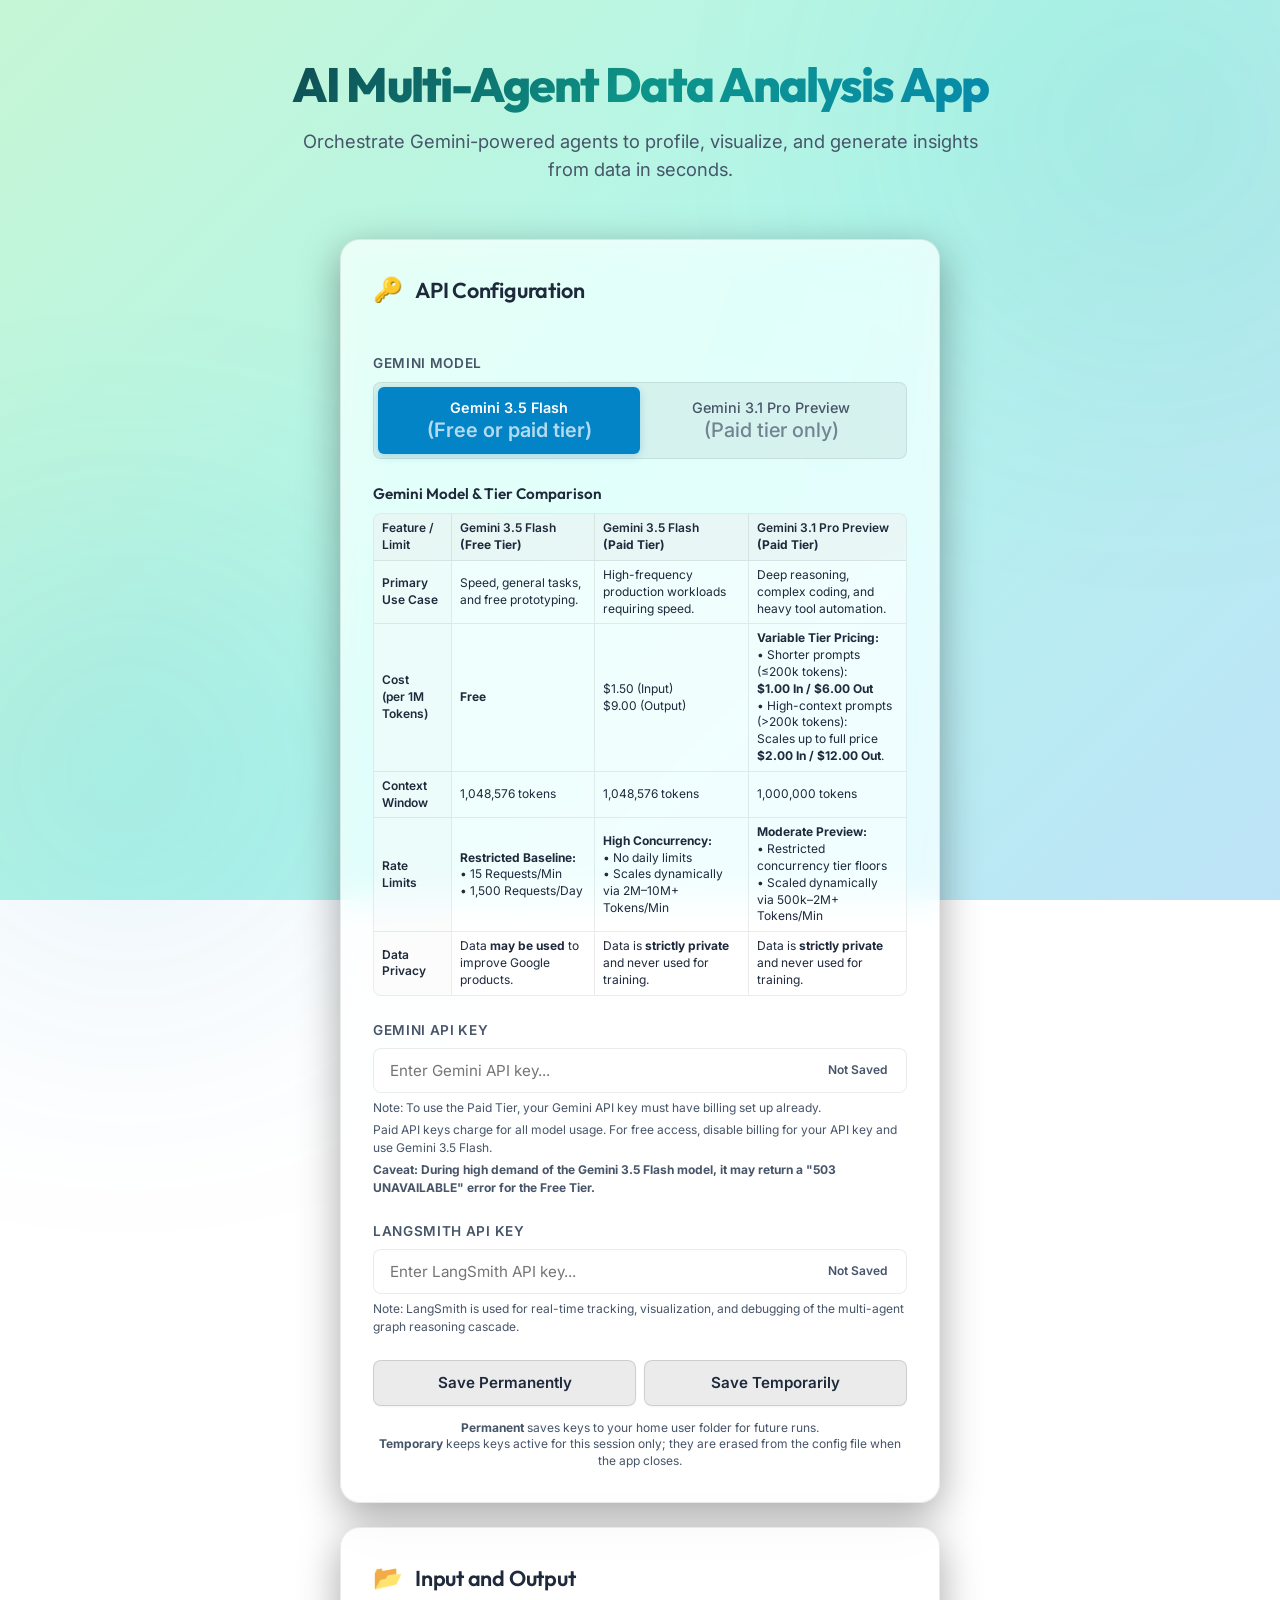
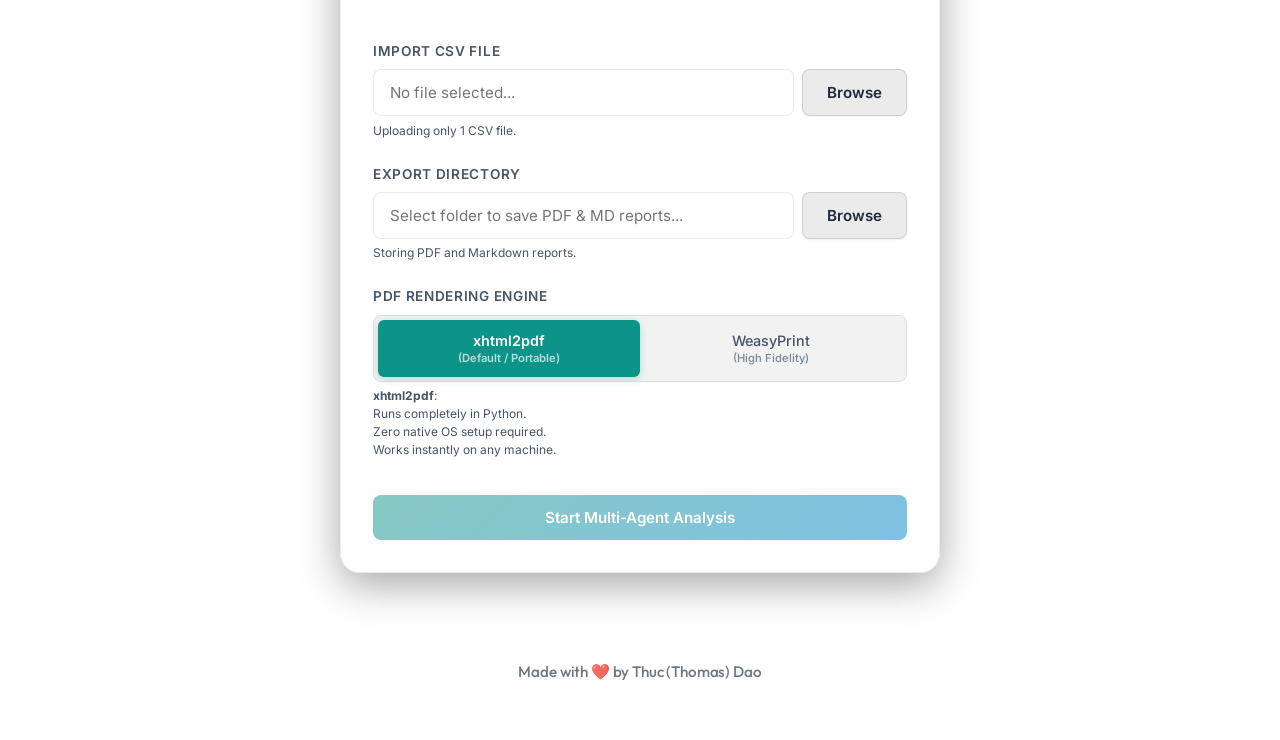
==== commit 1dda9dc2: "adjust frontend layout" ====
--- a/frontend/index.html
+++ b/frontend/index.html
@@ -42,12 +42,12 @@
 
           <div class="form-group">
             <label>Gemini Model</label>
-            <div class="segment-control" style="height: auto; align-items: stretch;">
-              <button type="button" id="tier-free" class="segment-btn active" onclick="selectTier('free')" style="line-height: 1.3; padding: 6px 12px; height: auto;">
-                Gemini 3.5 Flash<br><span style="font-size: 10px; opacity: 0.85;">(Free or paid tier)</span>
-              </button>
-              <button type="button" id="tier-paid" class="segment-btn" onclick="selectTier('paid')" style="line-height: 1.3; padding: 6px 12px; height: auto;">
-                Gemini 3.1 Pro Preview<br><span style="font-size: 10px; opacity: 0.85;">(Paid tier only)</span>
+            <div class="segment-control">
+              <button type="button" id="tier-free" class="segment-btn active" onclick="selectTier('free')">
+                Gemini 3.5 Flash <span style="font-size: 20px;">(Free or paid tier)</span>
+              </button>
+              <button type="button" id="tier-paid" class="segment-btn" onclick="selectTier('paid')">
+                Gemini 3.1 Pro Preview <span style="font-size: 20px;">(Paid tier only)</span>
               </button>
             </div>
           </div>
@@ -72,10 +72,10 @@
                     <td style="padding: 6px 8px;">Deep reasoning, complex coding, and heavy tool automation.</td>
                   </tr>
                   <tr style="border-bottom: 1px solid var(--border-color);">
-                    <td style="padding: 6px 8px; font-weight: 600; border-right: 1px solid var(--border-color); background: rgba(0,0,0,0.01);">Cost (per 1M Tokens)</td>
+                    <td style="padding: 6px 8px; font-weight: 600; border-right: 1px solid var(--border-color); background: rgba(0,0,0,0.01);">Cost <br>(per 1M Tokens)</td>
                     <td style="padding: 6px 8px; border-right: 1px solid var(--border-color);"><strong>Free</strong></td>
                     <td style="padding: 6px 8px; border-right: 1px solid var(--border-color);">$1.50 (Input) <br> $9.00 (Output)</td>
-                    <td style="padding: 6px 8px;"><strong>Variable Tier Pricing:</strong> <br>• Shorter prompts (≤200k tokens): <strong>$1.00 In / $6.00 Out</strong><br>• High-context prompts (>200k tokens): Scales up to full price <strong>$2.00 In / $12.00 Out</strong>.</td>
+                    <td style="padding: 6px 8px;"><strong>Variable Tier Pricing:</strong> <br>• Shorter prompts <br>(≤200k tokens): <br><strong>$1.00 In / $6.00 Out</strong><br>• High-context prompts <br>(>200k tokens): <br>Scales up to full price <br><strong>$2.00 In / $12.00 Out</strong>.</td>
                   </tr>
                   <tr style="border-bottom: 1px solid var(--border-color);">
                     <td style="padding: 6px 8px; font-weight: 600; border-right: 1px solid var(--border-color); background: rgba(0,0,0,0.01);">Context Window</td>
@@ -85,9 +85,9 @@
                   </tr>
                   <tr style="border-bottom: 1px solid var(--border-color);">
                     <td style="padding: 6px 8px; font-weight: 600; border-right: 1px solid var(--border-color); background: rgba(0,0,0,0.01);">Rate Limits</td>
-                    <td style="padding: 6px 8px; border-right: 1px solid var(--border-color);"><strong>Restricted Baseline:</strong> <br>• 15 Requests/Min (RPM) <br>• 1,500 Requests/Day (RPD)</td>
-                    <td style="padding: 6px 8px; border-right: 1px solid var(--border-color);"><strong>High Concurrency:</strong> <br>• No daily limits <br>• Scales dynamically via 2M–10M+ TPM</td>
-                    <td style="padding: 6px 8px;"><strong>Moderate Preview:</strong> <br>• Restricted concurrency tier floors <br>• Scaled dynamically via 500k–2M+ TPM</td>
+                    <td style="padding: 6px 8px; border-right: 1px solid var(--border-color);"><strong>Restricted Baseline:</strong> <br>• 15 Requests/Min <br>• 1,500 Requests/Day</td>
+                    <td style="padding: 6px 8px; border-right: 1px solid var(--border-color);"><strong>High Concurrency:</strong> <br>• No daily limits <br>• Scales dynamically via 2M–10M+ Tokens/Min</td>
+                    <td style="padding: 6px 8px;"><strong>Moderate Preview:</strong> <br>• Restricted concurrency tier floors <br>• Scaled dynamically via 500k–2M+ Tokens/Min</td>
                   </tr>
                   <tr>
                     <td style="padding: 6px 8px; font-weight: 600; border-right: 1px solid var(--border-color); background: rgba(0,0,0,0.01); border-bottom: none;">Data Privacy</td>
@@ -107,7 +107,8 @@
               <span class="status-badge" id="gemini-status">Not Saved</span>
             </div>
             <p class="field-info">Note: To use the Paid Tier, your Gemini API key must have billing set up already.</p>
-            <p class="field-info" style="margin-top: 4px;"><strong>Caveat:</strong> If your Gemini API Key has billing enabled, using any Gemini model will charge you money. To use free of charge, your Gemini API Key must not have billing set up and you can only use Gemini 3.5 Flash model, but note that you may get error 503 UNAVAILABLE when this model is currently experiencing high demand.</p>
+            <p class="field-info" style="margin-top: 4px;">Paid API keys charge for all model usage. For free access, disable billing for your API key and use Gemini 3.5 Flash.</p>
+            <p class="field-info" style="margin-top: 4px;"><strong>Caveat: During high demand of the Gemini 3.5 Flash model, it may return a "503 UNAVAILABLE" error for the Free Tier.</strong></p>
           </div>
 
           <div class="form-group">
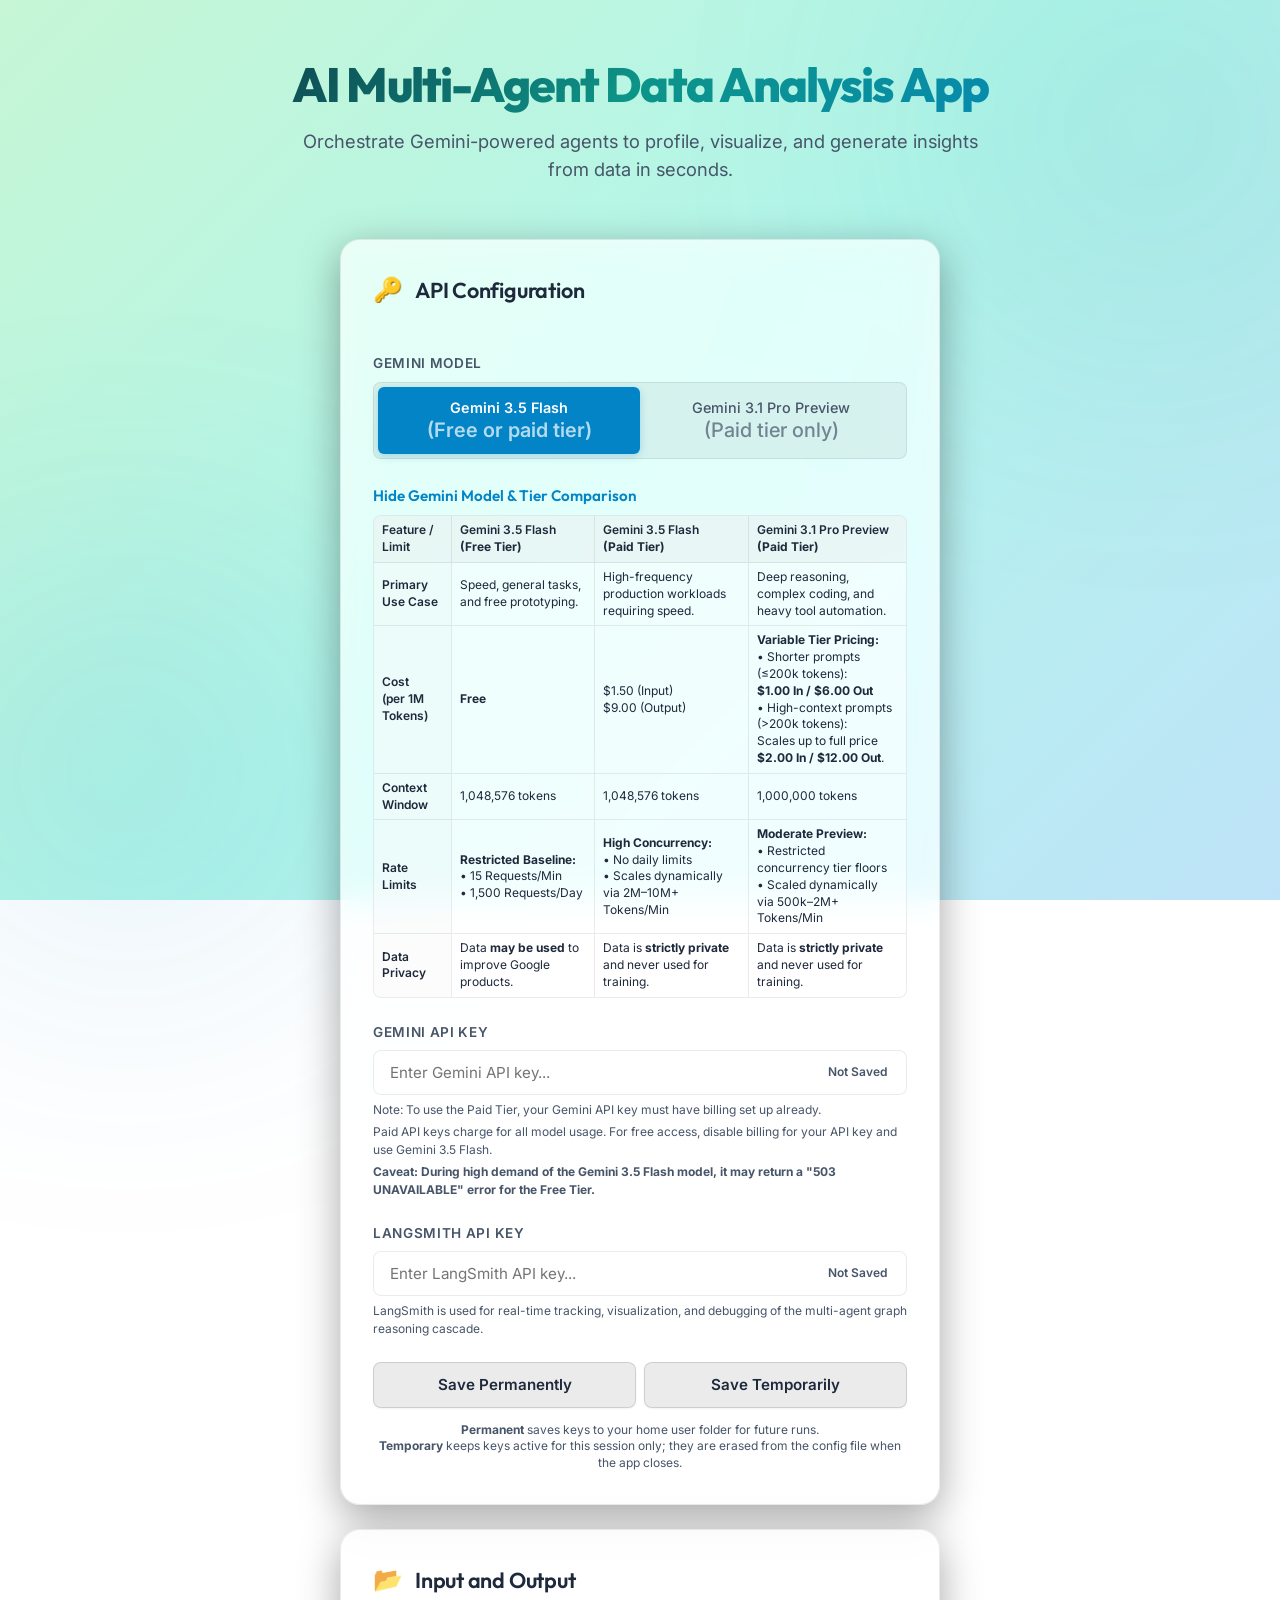
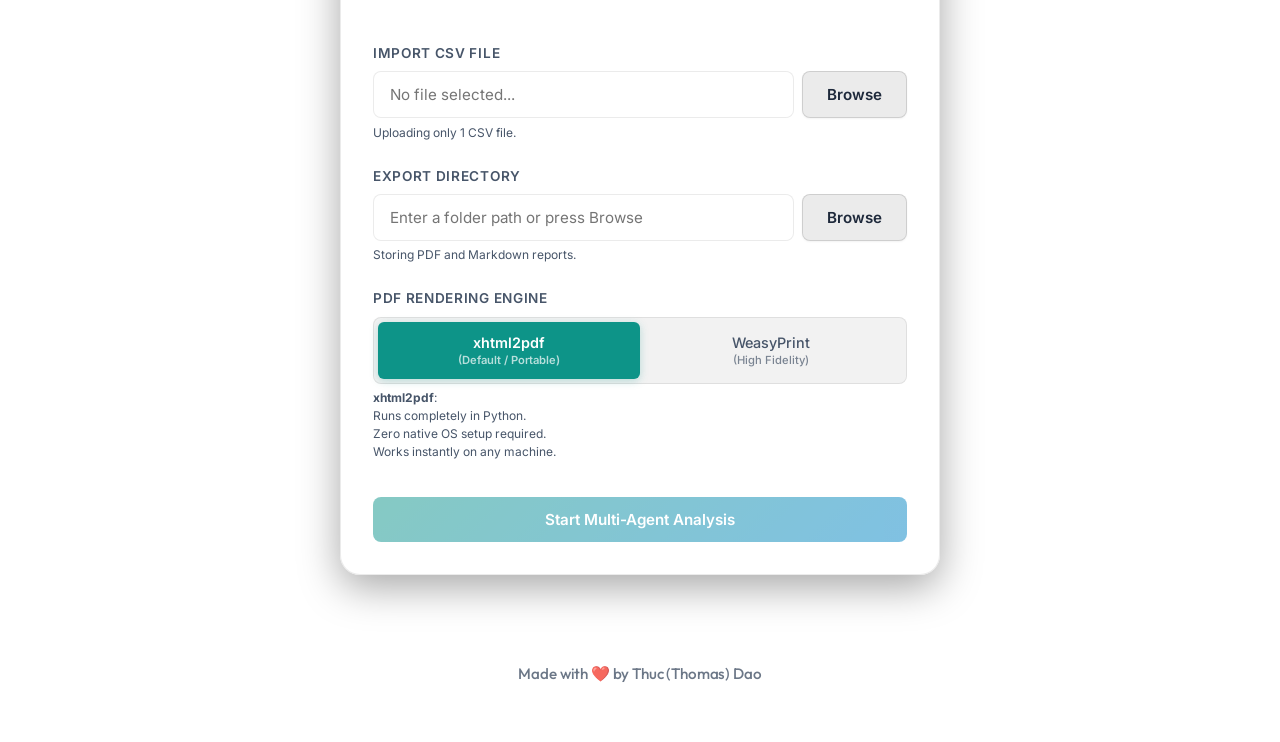
==== commit 07fc6c7c: "adjust frontend layout" ====
--- a/frontend/index.html
+++ b/frontend/index.html
@@ -53,8 +53,10 @@
           </div>
 
           <div id="gemini-comparison-table" class="form-group" style="margin-top: 1rem; margin-bottom: 1.5rem;">
-            <h3 style="font-family: var(--font-header); font-size: 0.95rem; font-weight: 600; margin-bottom: 0.5rem; color: var(--text-main);">Gemini Model & Tier Comparison</h3>
-            <div style="overflow-x: auto; width: 100%; border: 1px solid var(--border-color); border-radius: var(--radius-sm); background: rgba(255,255,255,0.45);">
+            <h3 id="toggle-comparison-title" onclick="toggleComparisonTable()">
+              Hide Gemini Model & Tier Comparison
+            </h3>
+            <div id="gemini-comparison-table-wrapper" style="overflow-x: auto; width: 100%; border: 1px solid var(--border-color); border-radius: var(--radius-sm); background: rgba(255,255,255,0.45);">
               <table style="width: 100%; border-collapse: collapse; font-size: 0.75rem; line-height: 1.4; text-align: left;">
                 <thead>
                   <tr style="background: rgba(0, 0, 0, 0.03); border-bottom: 1px solid var(--border-color);">
@@ -117,7 +119,7 @@
               <input type="password" id="langsmith-key" placeholder="Enter LangSmith API key...">
               <span class="status-badge" id="langsmith-status">Not Saved</span>
             </div>
-            <p class="field-info">Note: LangSmith is used for real-time tracking, visualization, and debugging of the multi-agent graph reasoning cascade.</p>
+            <p class="field-info">LangSmith is used for real-time tracking, visualization, and debugging of the multi-agent graph reasoning cascade.</p>
           </div>
 
           <div class="creds-btn-container">
@@ -163,7 +165,7 @@
           <div class="form-group">
             <label for="export-location">Export Directory</label>
             <div class="file-picker-container">
-              <input type="text" id="export-location" placeholder="Select folder to save PDF & MD reports...">
+              <input type="text" id="export-location" placeholder="Enter a folder path or press Browse">
               <button type="button" class="btn btn-secondary" onclick="browseExportLocation()">Browse</button>
             </div>
             <p class="field-info">Storing PDF and Markdown reports.</p>
--- a/frontend/styles.css
+++ b/frontend/styles.css
@@ -917,3 +917,22 @@
   letter-spacing: -0.01em;
   opacity: 0.8;
 }
+
+#toggle-comparison-title {
+  cursor: pointer;
+  user-select: none;
+  font-family: var(--font-header);
+  font-size: 0.95rem;
+  font-weight: 600;
+  margin-bottom: 0.5rem;
+  color: var(--color-accent);
+  display: inline-flex;
+  align-items: center;
+  gap: 0.35rem;
+  transition: all var(--transition-fast);
+}
+
+#toggle-comparison-title:hover {
+  color: var(--color-primary);
+  text-decoration: underline;
+}
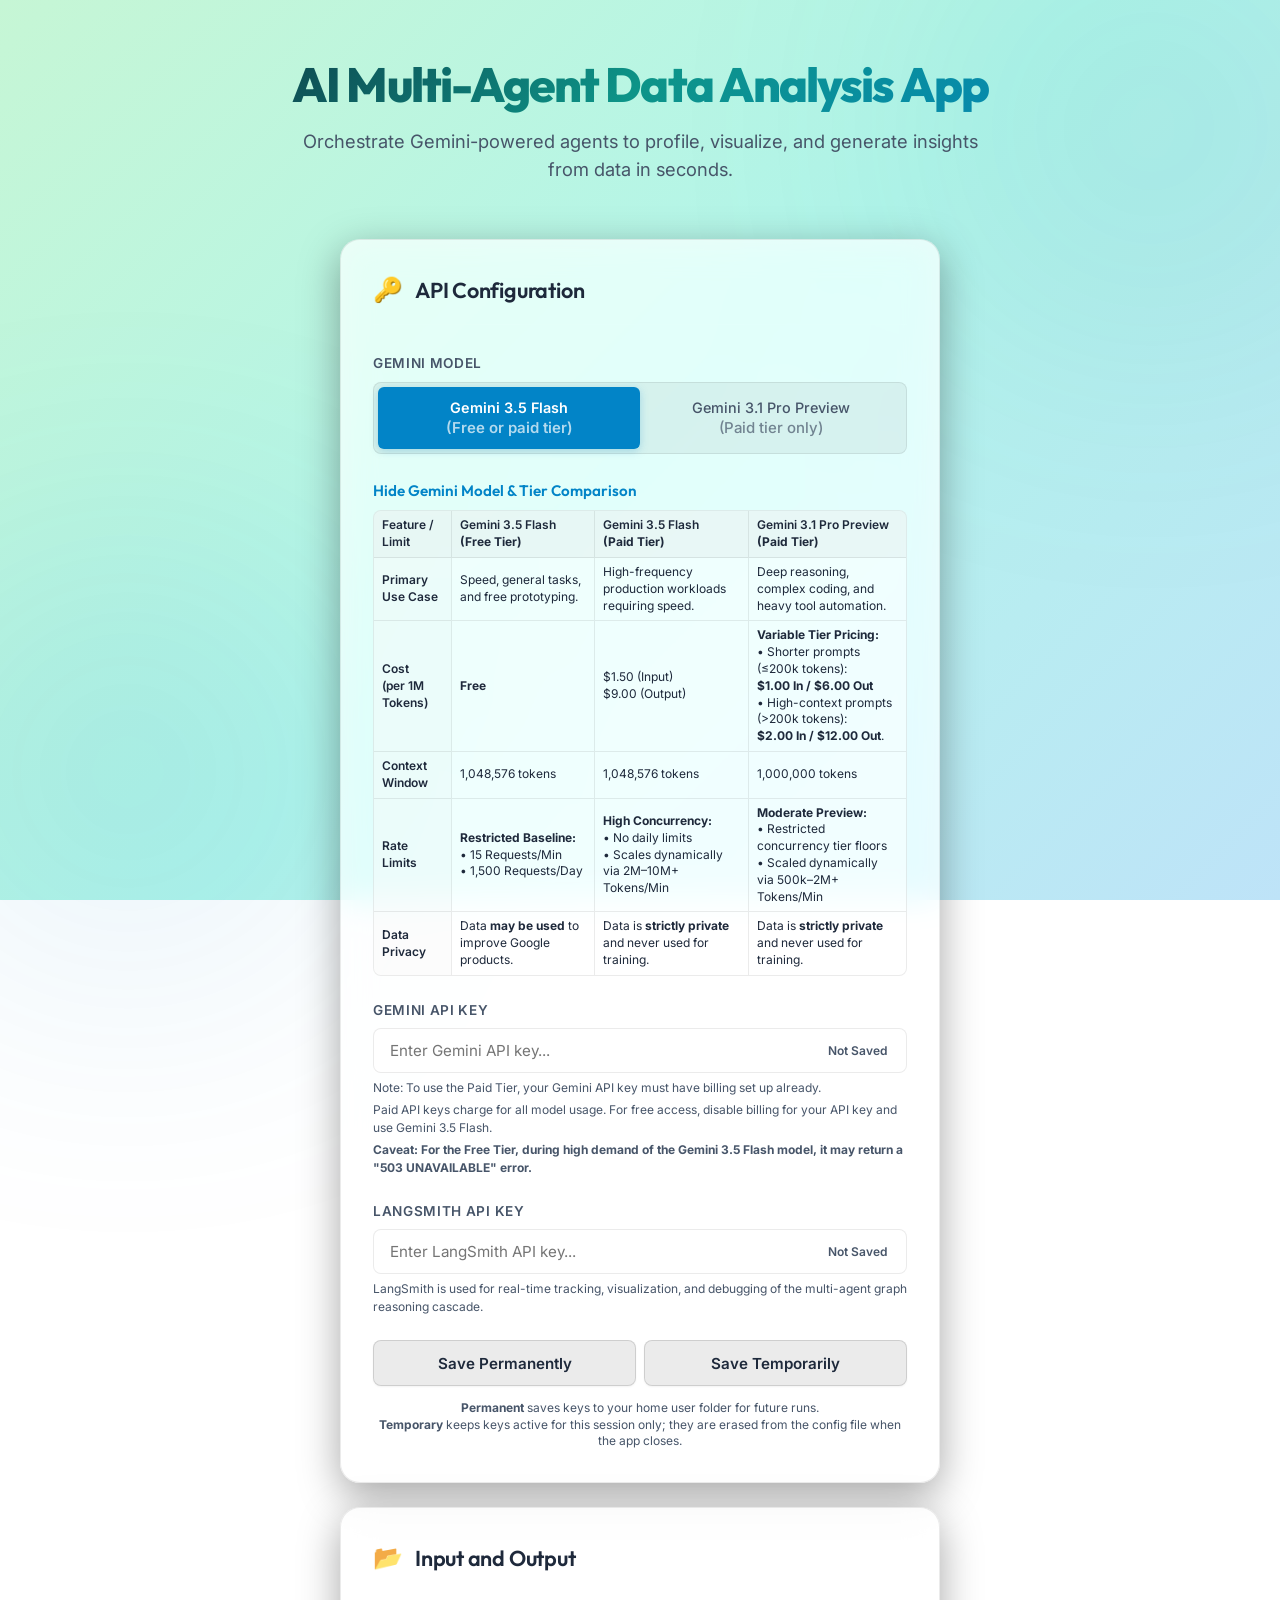
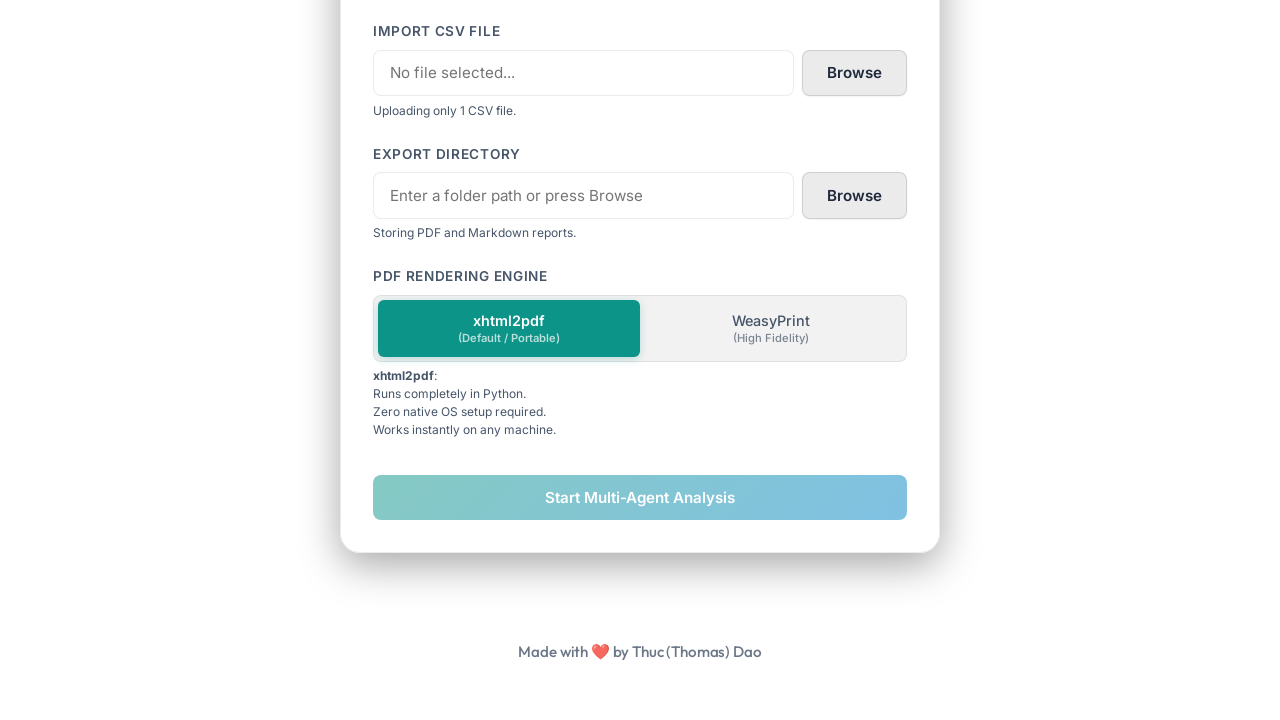
==== commit 73cf63d5: "adjust frontend layout" ====
--- a/frontend/index.html
+++ b/frontend/index.html
@@ -44,10 +44,10 @@
             <label>Gemini Model</label>
             <div class="segment-control">
               <button type="button" id="tier-free" class="segment-btn active" onclick="selectTier('free')">
-                Gemini 3.5 Flash <span style="font-size: 20px;">(Free or paid tier)</span>
+                Gemini 3.5 Flash <span style="font-size: 15px;">(Free or paid tier)</span>
               </button>
               <button type="button" id="tier-paid" class="segment-btn" onclick="selectTier('paid')">
-                Gemini 3.1 Pro Preview <span style="font-size: 20px;">(Paid tier only)</span>
+                Gemini 3.1 Pro Preview <span style="font-size: 15px;">(Paid tier only)</span>
               </button>
             </div>
           </div>
@@ -77,7 +77,7 @@
                     <td style="padding: 6px 8px; font-weight: 600; border-right: 1px solid var(--border-color); background: rgba(0,0,0,0.01);">Cost <br>(per 1M Tokens)</td>
                     <td style="padding: 6px 8px; border-right: 1px solid var(--border-color);"><strong>Free</strong></td>
                     <td style="padding: 6px 8px; border-right: 1px solid var(--border-color);">$1.50 (Input) <br> $9.00 (Output)</td>
-                    <td style="padding: 6px 8px;"><strong>Variable Tier Pricing:</strong> <br>• Shorter prompts <br>(≤200k tokens): <br><strong>$1.00 In / $6.00 Out</strong><br>• High-context prompts <br>(>200k tokens): <br>Scales up to full price <br><strong>$2.00 In / $12.00 Out</strong>.</td>
+                    <td style="padding: 6px 8px;"><strong>Variable Tier Pricing:</strong> <br>• Shorter prompts <br>(≤200k tokens): <br><strong>$1.00 In / $6.00 Out</strong><br>• High-context prompts <br>(>200k tokens): <br><strong>$2.00 In / $12.00 Out</strong>.</td>
                   </tr>
                   <tr style="border-bottom: 1px solid var(--border-color);">
                     <td style="padding: 6px 8px; font-weight: 600; border-right: 1px solid var(--border-color); background: rgba(0,0,0,0.01);">Context Window</td>
@@ -110,7 +110,7 @@
             </div>
             <p class="field-info">Note: To use the Paid Tier, your Gemini API key must have billing set up already.</p>
             <p class="field-info" style="margin-top: 4px;">Paid API keys charge for all model usage. For free access, disable billing for your API key and use Gemini 3.5 Flash.</p>
-            <p class="field-info" style="margin-top: 4px;"><strong>Caveat: During high demand of the Gemini 3.5 Flash model, it may return a "503 UNAVAILABLE" error for the Free Tier.</strong></p>
+            <p class="field-info" style="margin-top: 4px;"><strong>Caveat: For the Free Tier, during high demand of the Gemini 3.5 Flash model, it may return a "503 UNAVAILABLE" error.</strong></p>
           </div>
 
           <div class="form-group">
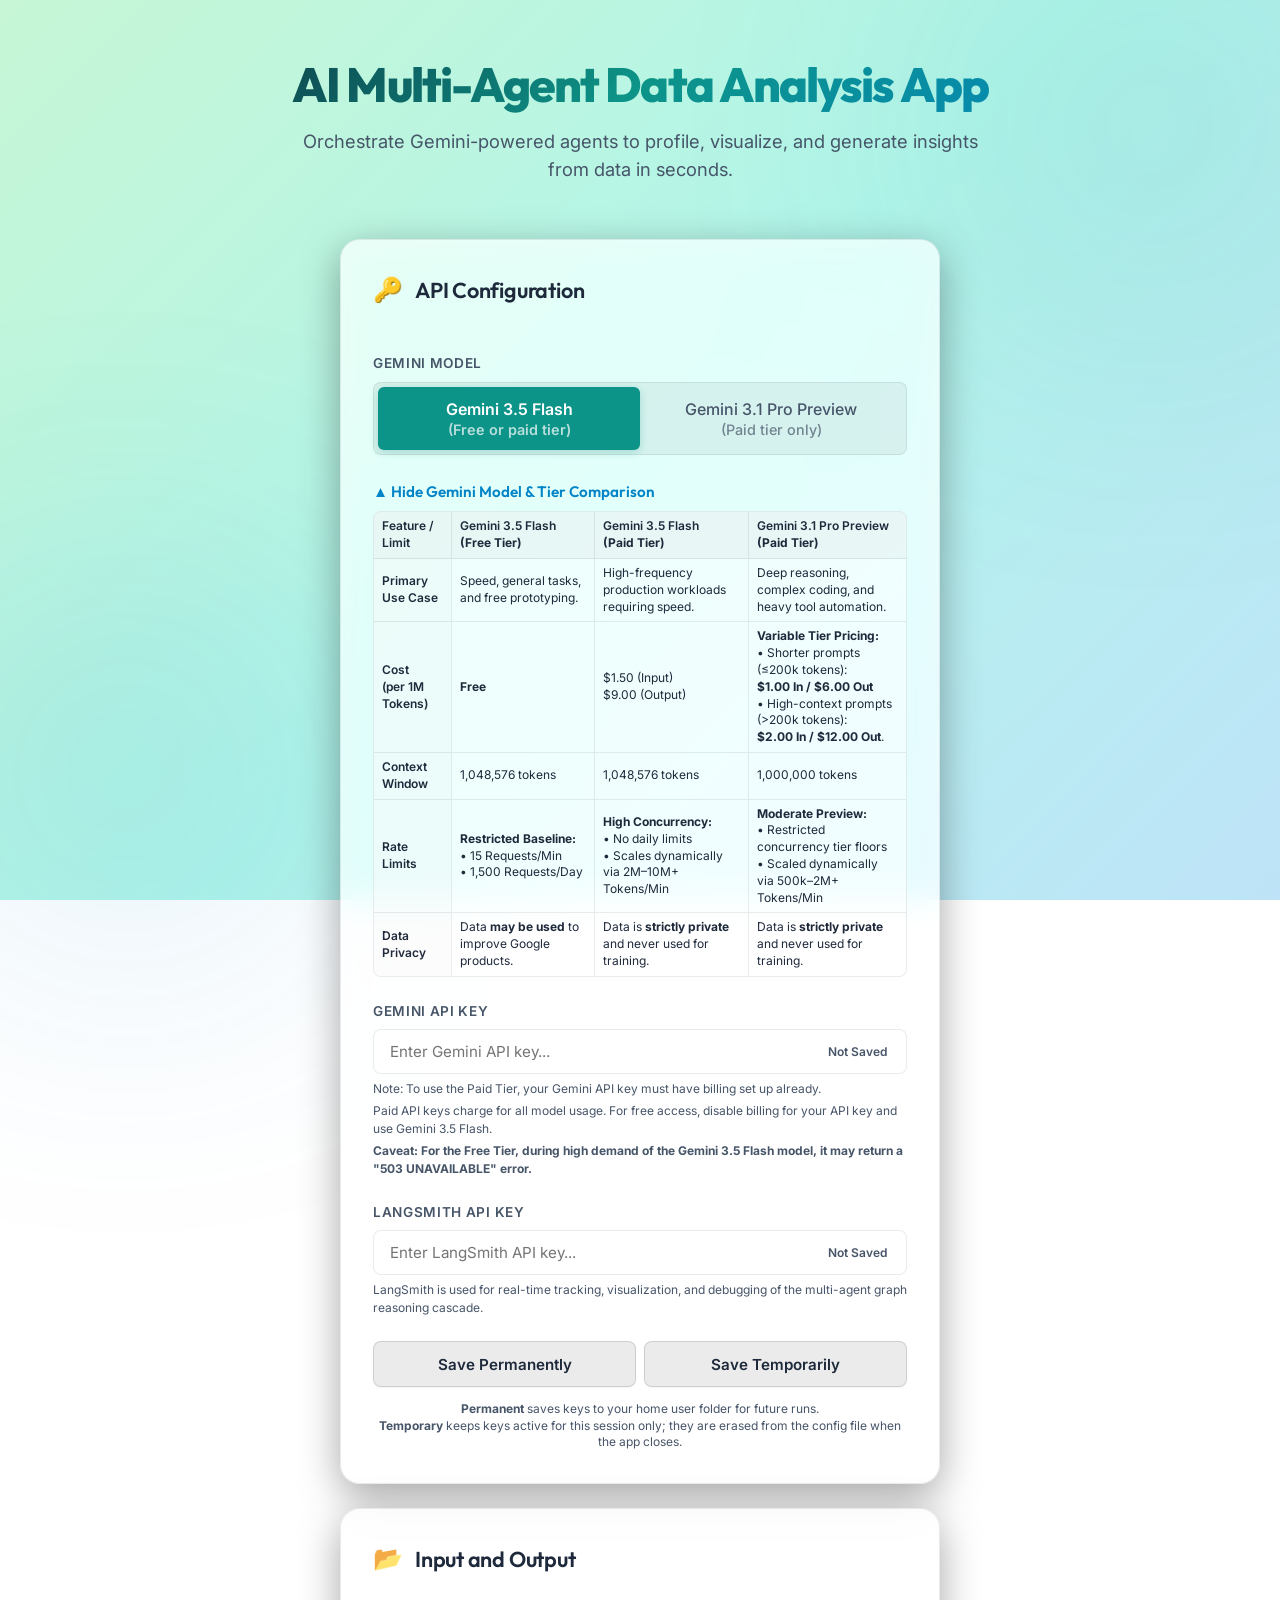
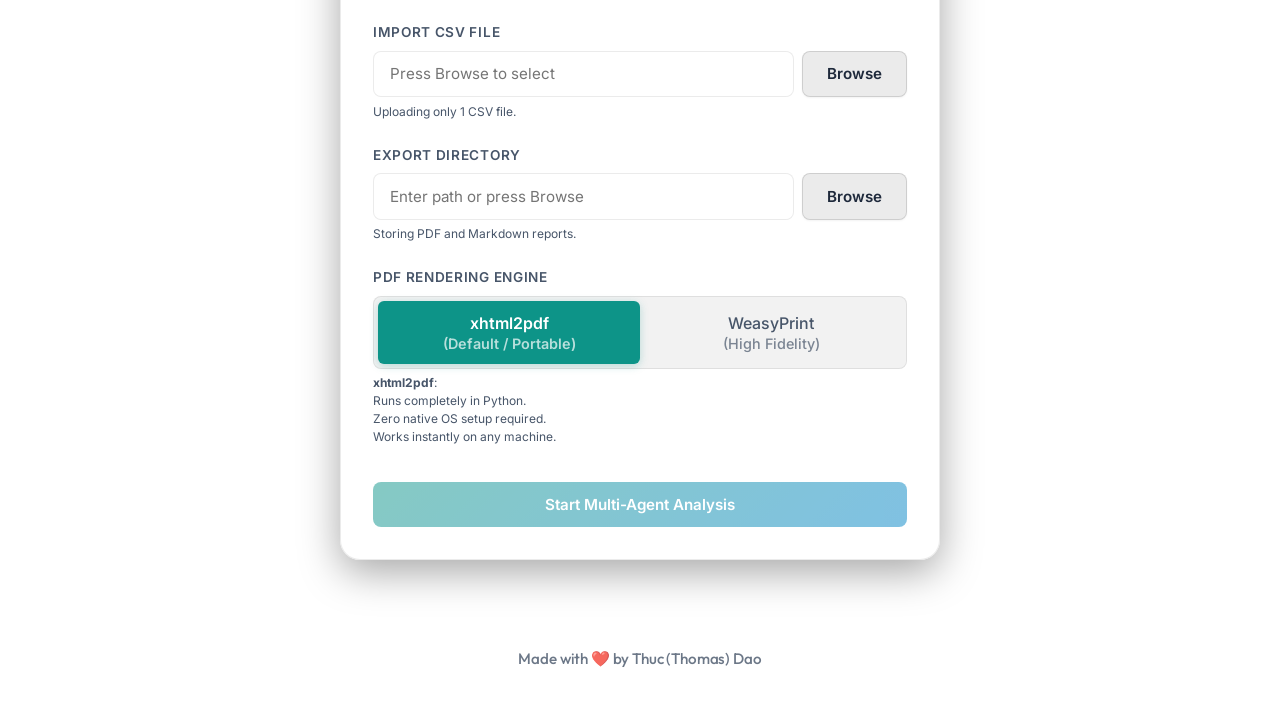
==== commit 4daa1e01: "adjust frontend layout" ====
--- a/frontend/index.html
+++ b/frontend/index.html
@@ -44,17 +44,17 @@
             <label>Gemini Model</label>
             <div class="segment-control">
               <button type="button" id="tier-free" class="segment-btn active" onclick="selectTier('free')">
-                Gemini 3.5 Flash <span style="font-size: 15px;">(Free or paid tier)</span>
+                Gemini 3.5 Flash <span>(Free or paid tier)</span>
               </button>
               <button type="button" id="tier-paid" class="segment-btn" onclick="selectTier('paid')">
-                Gemini 3.1 Pro Preview <span style="font-size: 15px;">(Paid tier only)</span>
+                Gemini 3.1 Pro Preview <span>(Paid tier only)</span>
               </button>
             </div>
           </div>
 
           <div id="gemini-comparison-table" class="form-group" style="margin-top: 1rem; margin-bottom: 1.5rem;">
             <h3 id="toggle-comparison-title" onclick="toggleComparisonTable()">
-              Hide Gemini Model & Tier Comparison
+              ▲ Hide Gemini Model & Tier Comparison
             </h3>
             <div id="gemini-comparison-table-wrapper" style="overflow-x: auto; width: 100%; border: 1px solid var(--border-color); border-radius: var(--radius-sm); background: rgba(255,255,255,0.45);">
               <table style="width: 100%; border-collapse: collapse; font-size: 0.75rem; line-height: 1.4; text-align: left;">
@@ -154,7 +154,7 @@
           <div class="form-group">
             <label>Import CSV File</label>
             <div class="file-picker-container">
-              <input type="text" id="csv-file-name" placeholder="No file selected..." readonly>
+              <input type="text" id="csv-file-name" placeholder="Press Browse to select" readonly>
               <button type="button" class="btn btn-secondary" onclick="triggerFilePicker()">Browse</button>
               <input type="file" id="csv-file-input" accept=".csv" style="display: none;"
                 onchange="handleFileChange(event)">
@@ -165,7 +165,7 @@
           <div class="form-group">
             <label for="export-location">Export Directory</label>
             <div class="file-picker-container">
-              <input type="text" id="export-location" placeholder="Enter a folder path or press Browse">
+              <input type="text" id="export-location" placeholder="Enter path or press Browse">
               <button type="button" class="btn btn-secondary" onclick="browseExportLocation()">Browse</button>
             </div>
             <p class="field-info">Storing PDF and Markdown reports.</p>
--- a/frontend/styles.css
+++ b/frontend/styles.css
@@ -253,7 +253,7 @@
   border: none;
   color: var(--text-muted);
   padding: 0.75rem 0.5rem;
-  font-size: 0.9rem;
+  font-size: 1rem;
   font-weight: 500;
   border-radius: 6px;
   cursor: pointer;
@@ -265,7 +265,7 @@
 }
 
 .segment-btn span {
-  font-size: 0.7rem;
+  font-size: 0.9rem;
   opacity: 0.7;
   margin-top: 2px;
 }
@@ -276,13 +276,13 @@
 }
 
 #tier-free.active {
+  background: var(--color-primary);
+  box-shadow: 0 2px 8px rgba(13, 148, 136, 0.25);
+}
+
+#tier-paid.active {
   background: var(--color-accent);
   box-shadow: 0 2px 8px rgba(2, 132, 199, 0.25);
-}
-
-#tier-paid.active {
-  background: var(--color-primary);
-  box-shadow: 0 2px 8px rgba(13, 148, 136, 0.25);
 }
 
 #engine-xhtml2pdf.active {
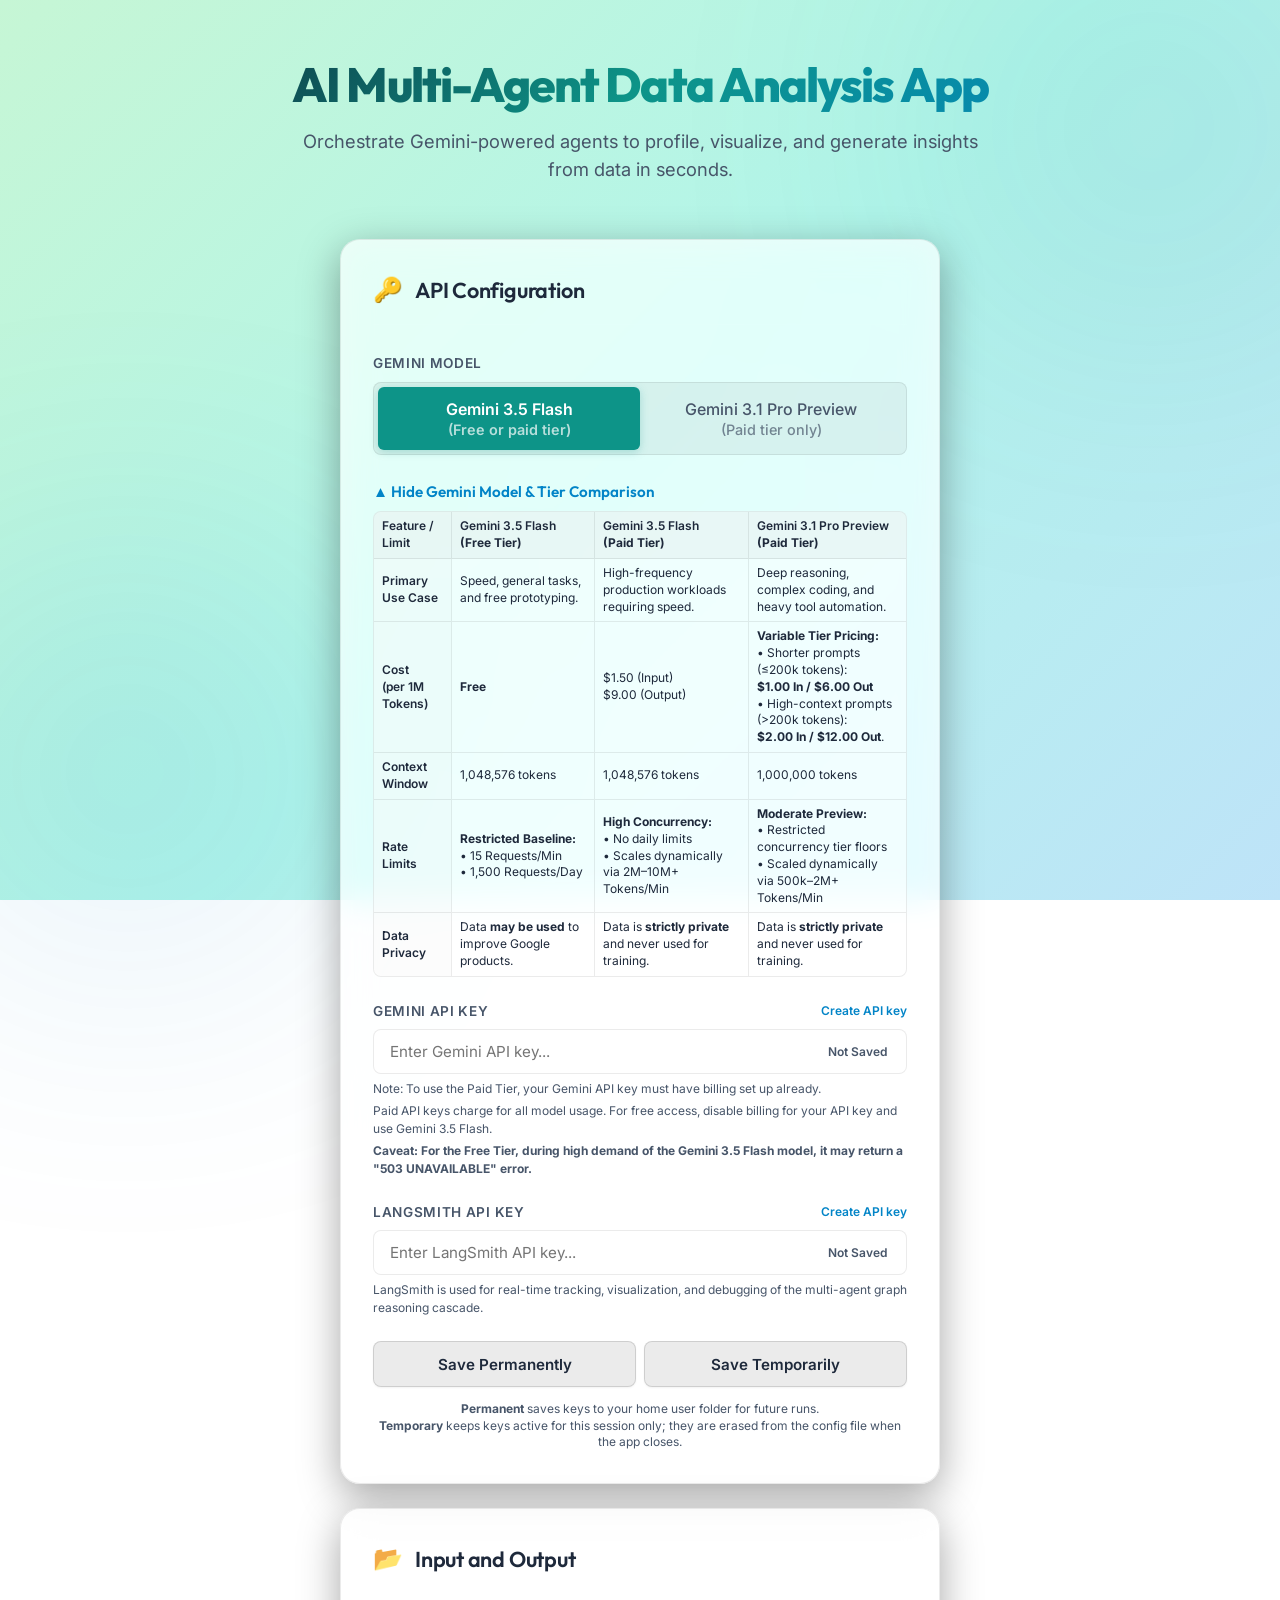
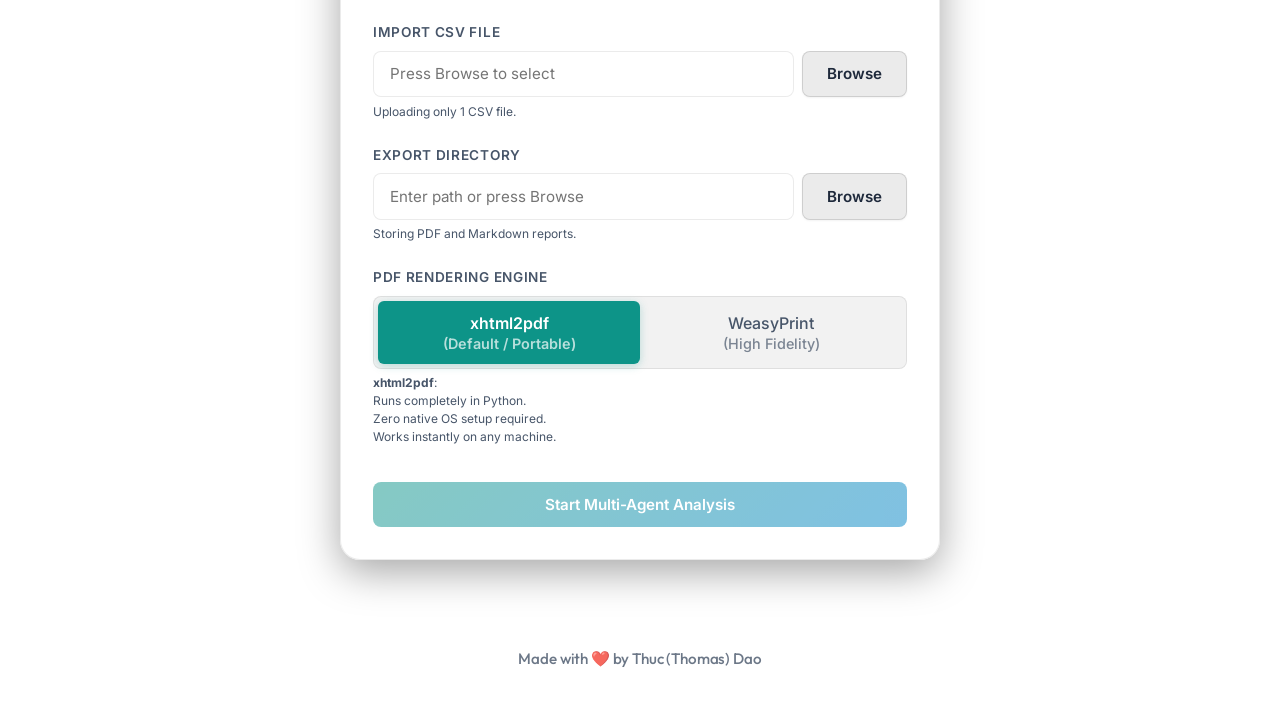
==== commit 97492eae: "add links to create API keys" ====
--- a/frontend/index.html
+++ b/frontend/index.html
@@ -103,7 +103,10 @@
           </div>
 
           <div class="form-group">
-            <label for="gemini-key">Gemini API Key</label>
+            <div style="display: flex; justify-content: space-between; align-items: center; margin-bottom: 0.5rem;">
+              <label for="gemini-key" style="margin-bottom: 0;">Gemini API Key</label>
+              <a href="https://aistudio.google.com/api-keys" target="_blank" class="create-key-link">Create API key</a>
+            </div>
             <div class="input-container">
               <input type="password" id="gemini-key" placeholder="Enter Gemini API key...">
               <span class="status-badge" id="gemini-status">Not Saved</span>
@@ -114,7 +117,10 @@
           </div>
 
           <div class="form-group">
-            <label for="langsmith-key">LangSmith API Key</label>
+            <div style="display: flex; justify-content: space-between; align-items: center; margin-bottom: 0.5rem;">
+              <label for="langsmith-key" style="margin-bottom: 0;">LangSmith API Key</label>
+              <a href="https://www.langchain.com/langsmith/observability" target="_blank" class="create-key-link">Create API key</a>
+            </div>
             <div class="input-container">
               <input type="password" id="langsmith-key" placeholder="Enter LangSmith API key...">
               <span class="status-badge" id="langsmith-status">Not Saved</span>
@@ -294,17 +300,16 @@
             <button class="btn btn-secondary icon-btn" onclick="openLangSmith()">
               Open LangSmith Dashboard
             </button>
-          </div>
-
-          <div class="langsmith-guide">
-            <h4>How to navigate in LangSmith:</h4>
-            <ol>
-              <li>Log in to your LangSmith console with your active credentials.</li>
-              <li>Click on the <strong>Projects</strong> tab on the left sidebar.</li>
-              <li>Select the project named <strong>auto-data-analysis</strong>.</li>
-              <li>Click on the latest run thread to expand the full agent cascade (Waterfall View). You can click on
-                individual nodes to review the input prompts and output responses for each agent.</li>
-            </ol>
+            <div class="langsmith-guide" style="width: 100%; margin-bottom: 0; margin-top: 0.5rem;">
+              <h4>How to navigate in LangSmith:</h4>
+              <ol>
+                <li>Log in to your LangSmith console with your active credentials.</li>
+                <li>Click on the <strong>Projects</strong> tab on the left sidebar.</li>
+                <li>Select the project named <strong>auto-data-analysis</strong>.</li>
+                <li>Click on the latest run thread to expand the full agent cascade (Waterfall View). You can click on
+                  individual nodes to review the input prompts and output responses for each agent.</li>
+              </ol>
+            </div>
           </div>
 
           <!-- PDF Highlight Line -->
@@ -315,7 +320,6 @@
               <span id="pdf-action-desc">Click to compile the publication-ready PDF using the selected engine and
                 save/open it.</span>
             </div>
-            <span class="pdf-arrow" id="pdf-action-arrow">➔</span>
           </div>
 
           <!-- Markdown Report Toggle -->
--- a/frontend/styles.css
+++ b/frontend/styles.css
@@ -683,8 +683,8 @@
 
 /* Clickable PDF highlight card */
 .pdf-highlight-line {
-  background: linear-gradient(135deg, rgba(220, 38, 38, 0.15) 0%, rgba(239, 68, 68, 0.05) 100%);
-  border: 1px solid rgba(239, 68, 68, 0.25);
+  background: linear-gradient(135deg, rgba(234, 179, 8, 0.15) 0%, rgba(254, 240, 138, 0.05) 100%);
+  border: 1px solid rgba(234, 179, 8, 0.25);
   border-radius: var(--radius-md);
   padding: 1.25rem 1.5rem;
   display: flex;
@@ -697,8 +697,8 @@
 
 .pdf-highlight-line:hover {
   transform: translateY(-2px);
-  border-color: rgba(239, 68, 68, 0.45);
-  box-shadow: 0 4px 20px 0 rgba(239, 68, 68, 0.15);
+  border-color: rgba(234, 179, 8, 0.45);
+  box-shadow: 0 4px 20px 0 rgba(234, 179, 8, 0.15);
 }
 
 .pdf-icon {
@@ -936,3 +936,18 @@
   color: var(--color-primary);
   text-decoration: underline;
 }
+
+.create-key-link {
+  font-size: 0.75rem;
+  font-weight: 600;
+  color: var(--color-accent);
+  text-decoration: none;
+  text-transform: none;
+  letter-spacing: normal;
+  transition: all var(--transition-fast);
+}
+
+.create-key-link:hover {
+  color: var(--color-primary);
+  text-decoration: underline;
+}
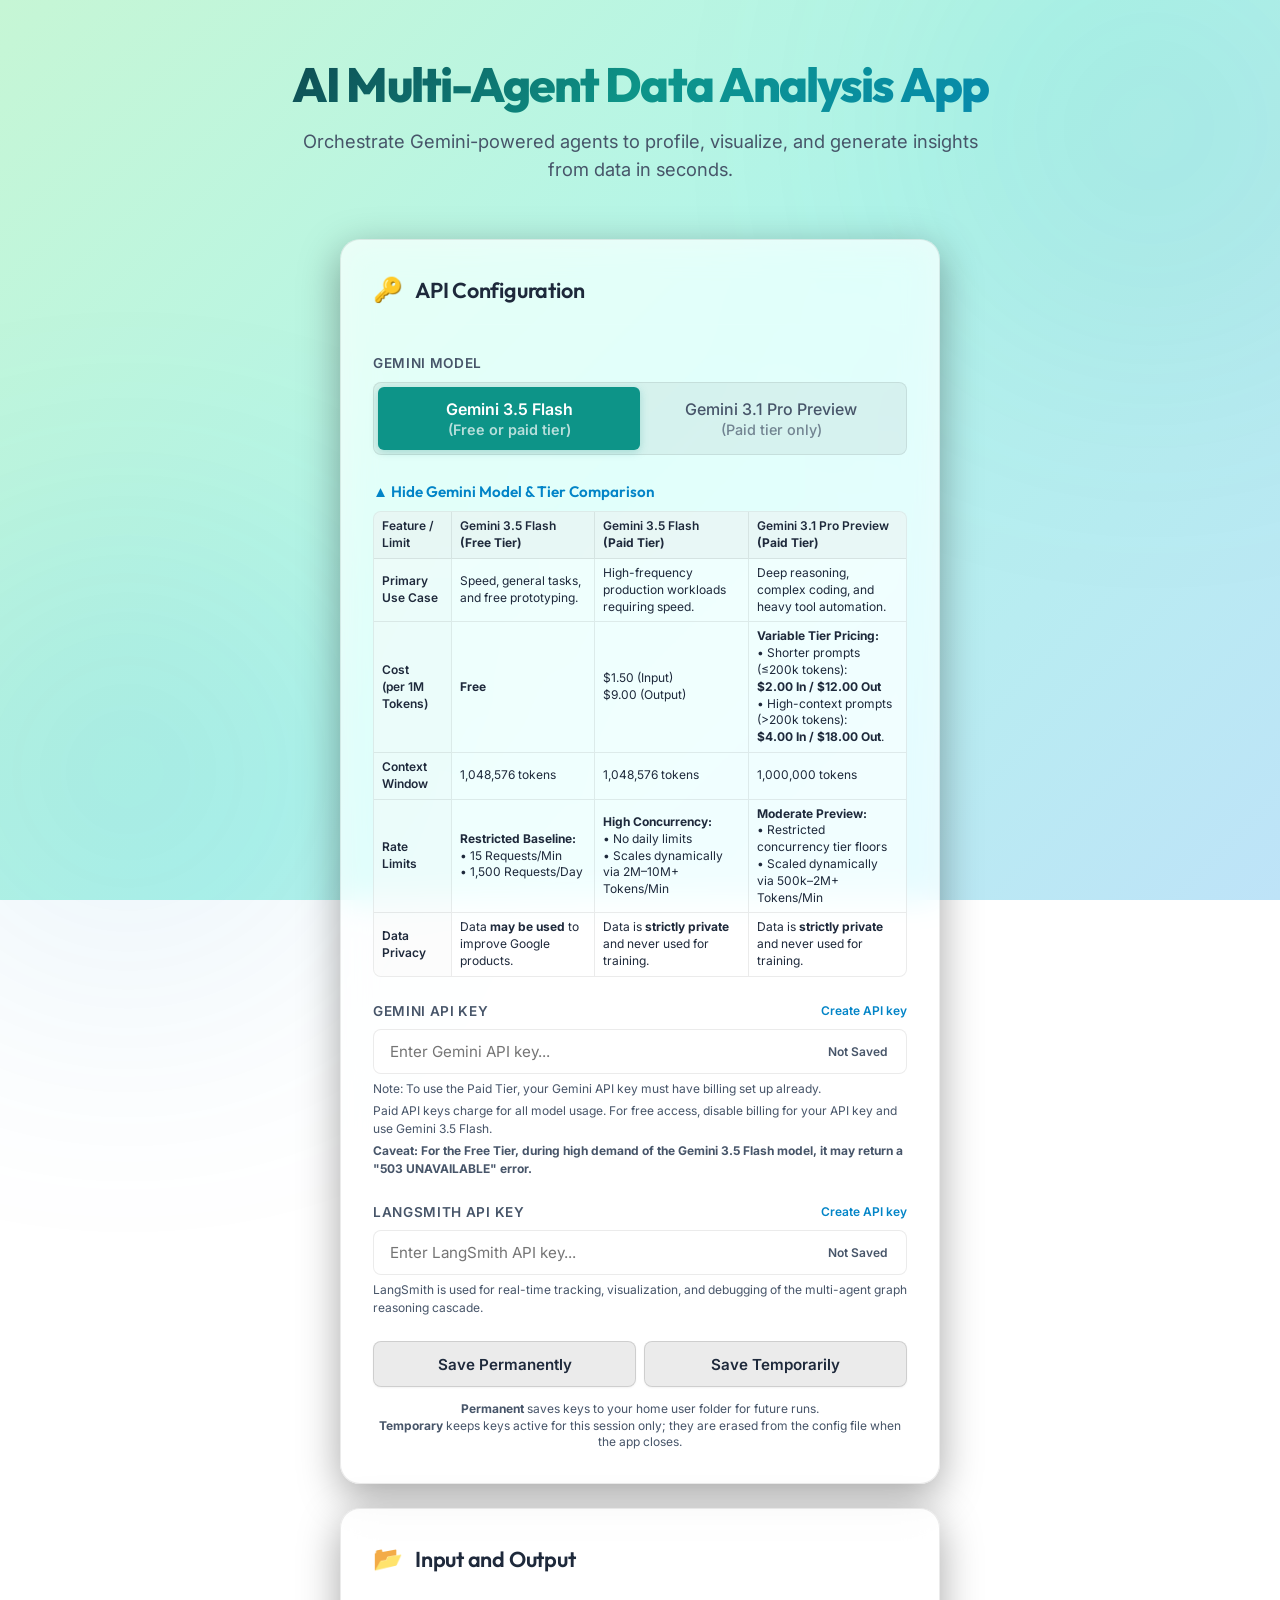
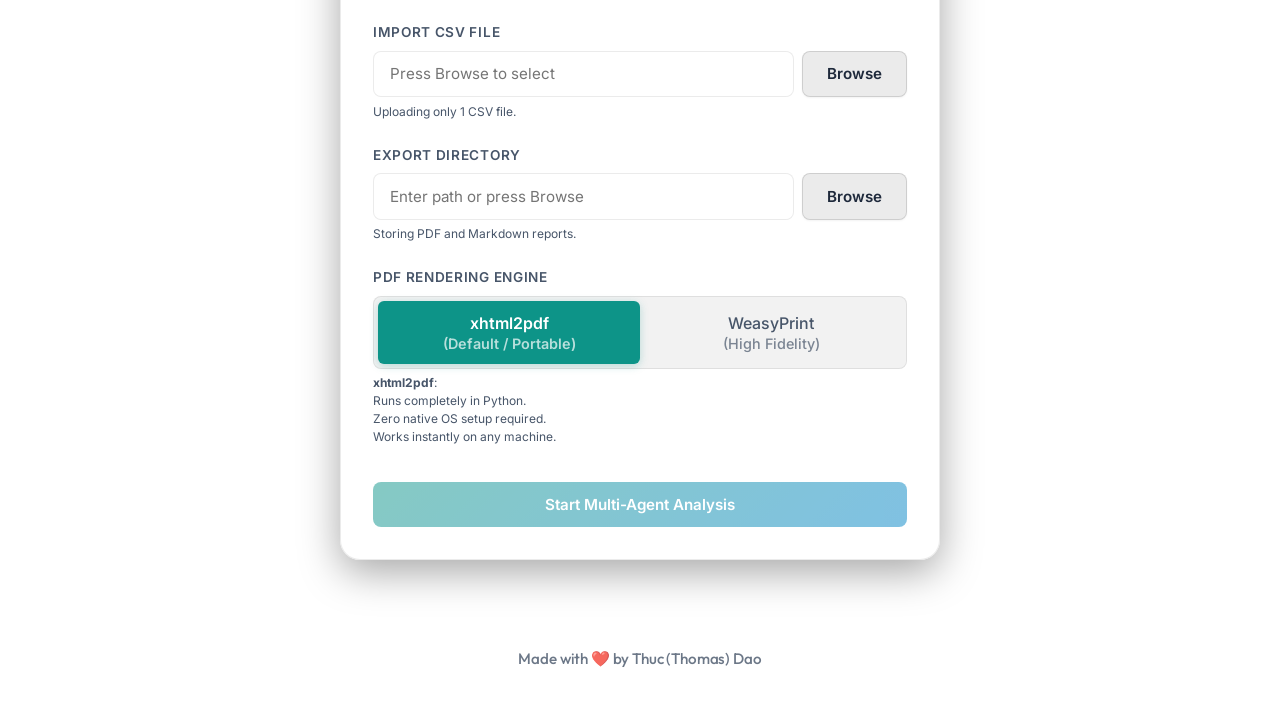
==== commit 53137694: "update Gemini API pricing" ====
--- a/frontend/index.html
+++ b/frontend/index.html
@@ -56,46 +56,74 @@
             <h3 id="toggle-comparison-title" onclick="toggleComparisonTable()">
               ▲ Hide Gemini Model & Tier Comparison
             </h3>
-            <div id="gemini-comparison-table-wrapper" style="overflow-x: auto; width: 100%; border: 1px solid var(--border-color); border-radius: var(--radius-sm); background: rgba(255,255,255,0.45);">
-              <table style="width: 100%; border-collapse: collapse; font-size: 0.75rem; line-height: 1.4; text-align: left;">
+            <div id="gemini-comparison-table-wrapper"
+              style="overflow-x: auto; width: 100%; border: 1px solid var(--border-color); border-radius: var(--radius-sm); background: rgba(255,255,255,0.45);">
+              <table
+                style="width: 100%; border-collapse: collapse; font-size: 0.75rem; line-height: 1.4; text-align: left;">
                 <thead>
                   <tr style="background: rgba(0, 0, 0, 0.03); border-bottom: 1px solid var(--border-color);">
-                    <th style="padding: 6px 8px; font-weight: 600; border-right: 1px solid var(--border-color);">Feature / Limit</th>
-                    <th style="padding: 6px 8px; font-weight: 600; border-right: 1px solid var(--border-color);">Gemini 3.5 Flash <br><strong>(Free Tier)</strong></th>
-                    <th style="padding: 6px 8px; font-weight: 600; border-right: 1px solid var(--border-color);">Gemini 3.5 Flash <br><strong>(Paid Tier)</strong></th>
-                    <th style="padding: 6px 8px; font-weight: 600;">Gemini 3.1 Pro Preview <br><strong>(Paid Tier)</strong></th>
+                    <th style="padding: 6px 8px; font-weight: 600; border-right: 1px solid var(--border-color);">Feature
+                      / Limit</th>
+                    <th style="padding: 6px 8px; font-weight: 600; border-right: 1px solid var(--border-color);">Gemini
+                      3.5 Flash <br><strong>(Free Tier)</strong></th>
+                    <th style="padding: 6px 8px; font-weight: 600; border-right: 1px solid var(--border-color);">Gemini
+                      3.5 Flash <br><strong>(Paid Tier)</strong></th>
+                    <th style="padding: 6px 8px; font-weight: 600;">Gemini 3.1 Pro Preview <br><strong>(Paid
+                        Tier)</strong></th>
                   </tr>
                 </thead>
                 <tbody>
                   <tr style="border-bottom: 1px solid var(--border-color);">
-                    <td style="padding: 6px 8px; font-weight: 600; border-right: 1px solid var(--border-color); background: rgba(0,0,0,0.01);">Primary Use Case</td>
-                    <td style="padding: 6px 8px; border-right: 1px solid var(--border-color);">Speed, general tasks, and free prototyping.</td>
-                    <td style="padding: 6px 8px; border-right: 1px solid var(--border-color);">High-frequency production workloads requiring speed.</td>
+                    <td
+                      style="padding: 6px 8px; font-weight: 600; border-right: 1px solid var(--border-color); background: rgba(0,0,0,0.01);">
+                      Primary Use Case</td>
+                    <td style="padding: 6px 8px; border-right: 1px solid var(--border-color);">Speed, general tasks, and
+                      free prototyping.</td>
+                    <td style="padding: 6px 8px; border-right: 1px solid var(--border-color);">High-frequency production
+                      workloads requiring speed.</td>
                     <td style="padding: 6px 8px;">Deep reasoning, complex coding, and heavy tool automation.</td>
                   </tr>
                   <tr style="border-bottom: 1px solid var(--border-color);">
-                    <td style="padding: 6px 8px; font-weight: 600; border-right: 1px solid var(--border-color); background: rgba(0,0,0,0.01);">Cost <br>(per 1M Tokens)</td>
-                    <td style="padding: 6px 8px; border-right: 1px solid var(--border-color);"><strong>Free</strong></td>
-                    <td style="padding: 6px 8px; border-right: 1px solid var(--border-color);">$1.50 (Input) <br> $9.00 (Output)</td>
-                    <td style="padding: 6px 8px;"><strong>Variable Tier Pricing:</strong> <br>• Shorter prompts <br>(≤200k tokens): <br><strong>$1.00 In / $6.00 Out</strong><br>• High-context prompts <br>(>200k tokens): <br><strong>$2.00 In / $12.00 Out</strong>.</td>
+                    <td
+                      style="padding: 6px 8px; font-weight: 600; border-right: 1px solid var(--border-color); background: rgba(0,0,0,0.01);">
+                      Cost <br>(per 1M Tokens)</td>
+                    <td style="padding: 6px 8px; border-right: 1px solid var(--border-color);"><strong>Free</strong>
+                    </td>
+                    <td style="padding: 6px 8px; border-right: 1px solid var(--border-color);">$1.50 (Input) <br> $9.00
+                      (Output)</td>
+                    <td style="padding: 6px 8px;"><strong>Variable Tier Pricing:</strong> <br>• Shorter prompts
+                      <br>(≤200k tokens): <br><strong>$2.00 In / $12.00 Out</strong><br>• High-context prompts
+                      <br>(>200k tokens): <br><strong>$4.00 In / $18.00 Out</strong>.</td>
                   </tr>
                   <tr style="border-bottom: 1px solid var(--border-color);">
-                    <td style="padding: 6px 8px; font-weight: 600; border-right: 1px solid var(--border-color); background: rgba(0,0,0,0.01);">Context Window</td>
+                    <td
+                      style="padding: 6px 8px; font-weight: 600; border-right: 1px solid var(--border-color); background: rgba(0,0,0,0.01);">
+                      Context Window</td>
                     <td style="padding: 6px 8px; border-right: 1px solid var(--border-color);">1,048,576 tokens</td>
                     <td style="padding: 6px 8px; border-right: 1px solid var(--border-color);">1,048,576 tokens</td>
                     <td style="padding: 6px 8px;">1,000,000 tokens</td>
                   </tr>
                   <tr style="border-bottom: 1px solid var(--border-color);">
-                    <td style="padding: 6px 8px; font-weight: 600; border-right: 1px solid var(--border-color); background: rgba(0,0,0,0.01);">Rate Limits</td>
-                    <td style="padding: 6px 8px; border-right: 1px solid var(--border-color);"><strong>Restricted Baseline:</strong> <br>• 15 Requests/Min <br>• 1,500 Requests/Day</td>
-                    <td style="padding: 6px 8px; border-right: 1px solid var(--border-color);"><strong>High Concurrency:</strong> <br>• No daily limits <br>• Scales dynamically via 2M–10M+ Tokens/Min</td>
-                    <td style="padding: 6px 8px;"><strong>Moderate Preview:</strong> <br>• Restricted concurrency tier floors <br>• Scaled dynamically via 500k–2M+ Tokens/Min</td>
+                    <td
+                      style="padding: 6px 8px; font-weight: 600; border-right: 1px solid var(--border-color); background: rgba(0,0,0,0.01);">
+                      Rate Limits</td>
+                    <td style="padding: 6px 8px; border-right: 1px solid var(--border-color);"><strong>Restricted
+                        Baseline:</strong> <br>• 15 Requests/Min <br>• 1,500 Requests/Day</td>
+                    <td style="padding: 6px 8px; border-right: 1px solid var(--border-color);"><strong>High
+                        Concurrency:</strong> <br>• No daily limits <br>• Scales dynamically via 2M–10M+ Tokens/Min</td>
+                    <td style="padding: 6px 8px;"><strong>Moderate Preview:</strong> <br>• Restricted concurrency tier
+                      floors <br>• Scaled dynamically via 500k–2M+ Tokens/Min</td>
                   </tr>
                   <tr>
-                    <td style="padding: 6px 8px; font-weight: 600; border-right: 1px solid var(--border-color); background: rgba(0,0,0,0.01); border-bottom: none;">Data Privacy</td>
-                    <td style="padding: 6px 8px; border-right: 1px solid var(--border-color); border-bottom: none;">Data <strong>may be used</strong> to improve Google products.</td>
-                    <td style="padding: 6px 8px; border-right: 1px solid var(--border-color); border-bottom: none;">Data is <strong>strictly private</strong> and never used for training.</td>
-                    <td style="padding: 6px 8px; border-bottom: none;">Data is <strong>strictly private</strong> and never used for training.</td>
+                    <td
+                      style="padding: 6px 8px; font-weight: 600; border-right: 1px solid var(--border-color); background: rgba(0,0,0,0.01); border-bottom: none;">
+                      Data Privacy</td>
+                    <td style="padding: 6px 8px; border-right: 1px solid var(--border-color); border-bottom: none;">Data
+                      <strong>may be used</strong> to improve Google products.</td>
+                    <td style="padding: 6px 8px; border-right: 1px solid var(--border-color); border-bottom: none;">Data
+                      is <strong>strictly private</strong> and never used for training.</td>
+                    <td style="padding: 6px 8px; border-bottom: none;">Data is <strong>strictly private</strong> and
+                      never used for training.</td>
                   </tr>
                 </tbody>
               </table>
@@ -112,20 +140,24 @@
               <span class="status-badge" id="gemini-status">Not Saved</span>
             </div>
             <p class="field-info">Note: To use the Paid Tier, your Gemini API key must have billing set up already.</p>
-            <p class="field-info" style="margin-top: 4px;">Paid API keys charge for all model usage. For free access, disable billing for your API key and use Gemini 3.5 Flash.</p>
-            <p class="field-info" style="margin-top: 4px;"><strong>Caveat: For the Free Tier, during high demand of the Gemini 3.5 Flash model, it may return a "503 UNAVAILABLE" error.</strong></p>
+            <p class="field-info" style="margin-top: 4px;">Paid API keys charge for all model usage. For free access,
+              disable billing for your API key and use Gemini 3.5 Flash.</p>
+            <p class="field-info" style="margin-top: 4px;"><strong>Caveat: For the Free Tier, during high demand of the
+                Gemini 3.5 Flash model, it may return a "503 UNAVAILABLE" error.</strong></p>
           </div>
 
           <div class="form-group">
             <div style="display: flex; justify-content: space-between; align-items: center; margin-bottom: 0.5rem;">
               <label for="langsmith-key" style="margin-bottom: 0;">LangSmith API Key</label>
-              <a href="https://www.langchain.com/langsmith/observability" target="_blank" class="create-key-link">Create API key</a>
+              <a href="https://www.langchain.com/langsmith/observability" target="_blank" class="create-key-link">Create
+                API key</a>
             </div>
             <div class="input-container">
               <input type="password" id="langsmith-key" placeholder="Enter LangSmith API key...">
               <span class="status-badge" id="langsmith-status">Not Saved</span>
             </div>
-            <p class="field-info">LangSmith is used for real-time tracking, visualization, and debugging of the multi-agent graph reasoning cascade.</p>
+            <p class="field-info">LangSmith is used for real-time tracking, visualization, and debugging of the
+              multi-agent graph reasoning cascade.</p>
           </div>
 
           <div class="creds-btn-container">
@@ -194,11 +226,13 @@
               Zero native OS setup required.<br>
               Works instantly on any machine.
             </p>
-            <div id="weasyprint-note" class="field-info weasyprint-platform-note" style="display: none; margin-top: 8px; font-size: 11px; line-height: 1.4; color: #4a5568; background: rgba(255,255,255,0.5); padding: 8px; border-radius: 6px; border: 1px solid rgba(0,0,0,0.06);">
+            <div id="weasyprint-note" class="field-info weasyprint-platform-note"
+              style="display: none; margin-top: 8px; font-size: 11px; line-height: 1.4; color: #4a5568; background: rgba(255,255,255,0.5); padding: 8px; border-radius: 6px; border: 1px solid rgba(0,0,0,0.06);">
               <strong>WeasyPrint Platform Guide:</strong><br>
               • <strong>Windows</strong>: All libraries are pre-packaged inside the app (no action required).<br>
               • <strong>macOS</strong>: To install dependencies, run: <code>brew install cairo pango</code><br>
-              • <strong>Linux</strong>: To install dependencies, run: <code>sudo apt-get install libcairo2 libpango-1.0-0</code>
+              • <strong>Linux</strong>: To install dependencies, run:
+              <code>sudo apt-get install libcairo2 libpango-1.0-0</code>
             </div>
           </div>
 
@@ -323,7 +357,8 @@
           </div>
 
           <!-- Markdown Report Toggle -->
-          <div class="markdown-toggle-header" style="justify-content: flex-start; border-top: 1px solid var(--border-color); padding-top: 1.5rem; margin-bottom: 1rem;">
+          <div class="markdown-toggle-header"
+            style="justify-content: flex-start; border-top: 1px solid var(--border-color); padding-top: 1.5rem; margin-bottom: 1rem;">
             <button id="toggle-md-btn" class="btn btn-secondary" onclick="toggleMarkdownReport()">
               Show Markdown Report
             </button>
